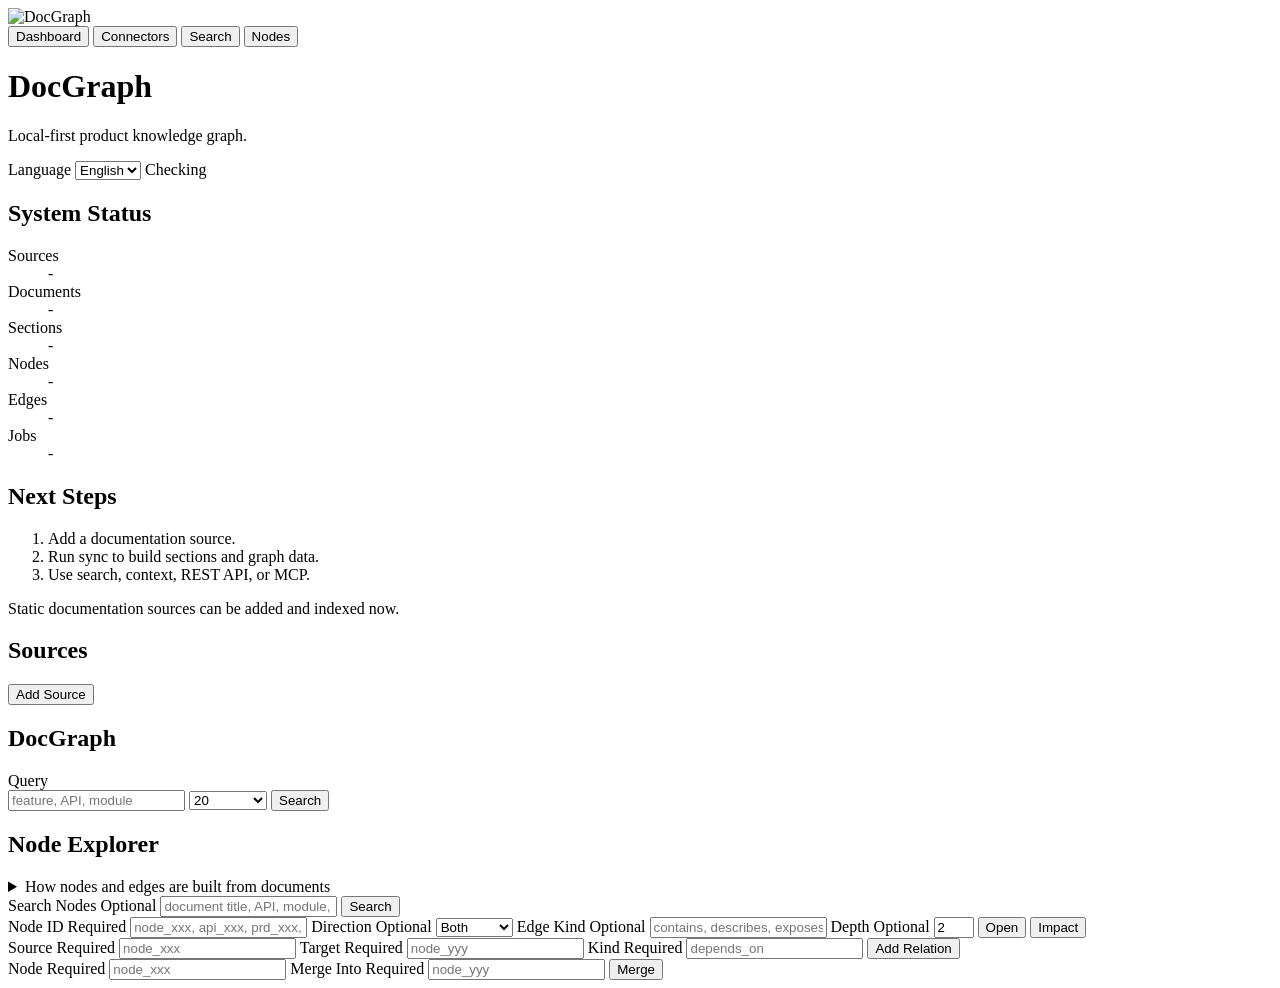
==== internal/web/static/index.html @ 4418f03c "initial commit" ====
<!doctype html>
<html lang="en">
  <head>
    <meta charset="utf-8">
    <meta name="viewport" content="width=device-width, initial-scale=1">
    <title>DocGraph</title>
    <link rel="stylesheet" href="/styles.css">
  </head>
  <body>
    <div class="app-shell">
      <aside class="sidebar" aria-label="Primary">
        <img class="brand-mark" src="/icon.png" alt="DocGraph" width="48" height="48">
        <nav class="nav">
          <button type="button" class="nav-item active" data-route="dashboard" data-i18n="nav.dashboard">Dashboard</button>
          <button type="button" class="nav-item" data-route="connectors" data-i18n="nav.connectors">Connectors</button>
          <button type="button" class="nav-item" data-route="search" data-i18n="nav.search">Search</button>
          <button type="button" class="nav-item" data-route="nodes" data-i18n="nav.nodes">Nodes</button>
        </nav>
      </aside>
      <main class="content-shell">
      <header class="topbar">
        <div>
          <h1>DocGraph</h1>
          <p data-i18n="app.subtitle">Local-first product knowledge graph.</p>
        </div>
        <div class="topbar-actions">
          <label class="language-control">
            <span data-i18n="language.label">Language</span>
            <select id="language-select" aria-label="Language">
              <option value="en">English</option>
              <option value="zh-CN">中文</option>
            </select>
          </label>
          <span id="health" class="status" data-i18n="health.checking">Checking</span>
        </div>
      </header>

      <section class="view active" data-view="dashboard">
        <div class="grid">
          <article class="panel">
          <h2 data-i18n="status.title">System Status</h2>
          <dl id="stats" class="stats">
            <div><dt data-i18n="status.sources">Sources</dt><dd>-</dd></div>
            <div><dt data-i18n="status.documents">Documents</dt><dd>-</dd></div>
            <div><dt data-i18n="status.sections">Sections</dt><dd>-</dd></div>
            <div><dt data-i18n="status.nodes">Nodes</dt><dd>-</dd></div>
            <div><dt data-i18n="status.edges">Edges</dt><dd>-</dd></div>
            <div><dt data-i18n="status.jobs">Jobs</dt><dd>-</dd></div>
          </dl>
          </article>

          <article class="panel">
          <h2 data-i18n="next.title">Next Steps</h2>
          <ol>
            <li data-i18n="next.add_source">Add a documentation source.</li>
            <li data-i18n="next.sync">Run sync to build sections and graph data.</li>
            <li data-i18n="next.use">Use search, context, REST API, or MCP.</li>
          </ol>
          <p class="muted" data-i18n="next.note">Static documentation sources can be added and indexed now.</p>
          </article>
        </div>
      </section>

      <section class="view" data-view="connectors">
        <article class="panel wide">
          <div class="section-heading">
            <h2 data-i18n="sources.title">Sources</h2>
            <button id="source-add-button" type="button" data-i18n="source.add">Add Source</button>
          </div>
          <dialog id="source-dialog" class="modal">
            <div class="modal-panel">
              <div class="modal-header">
                <h2 data-source-dialog-title data-i18n="source.add">Add Source</h2>
                <button class="secondary-button" type="button" data-close-source-dialog data-i18n="source.close">Close</button>
              </div>
              <form id="source-form" class="form">
            <input name="source_id" type="hidden">
            <label class="field" data-kinds="all">
              <span class="field-label">
                <span data-i18n="source.type">Type</span>
                <span class="field-state required" data-i18n="field.required">Required</span>
              </span>
              <select name="kind" required>
                <option value="local" data-i18n="source.kind.local">Local Markdown directory</option>
                <option value="static" data-i18n="source.kind.static">Static docs directory</option>
                <option value="html" data-i18n="source.kind.html">HTML directory</option>
                <option value="sftp" data-i18n="source.kind.sftp">SFTP remote directory</option>
                <option value="openapi" data-i18n="source.kind.openapi">OpenAPI JSON file</option>
                <option value="git" data-i18n="source.kind.git">Git repository</option>
                <option value="confluence" data-i18n="source.kind.confluence">Confluence</option>
                <option value="webdocs" data-i18n="source.kind.webdocs">Online docs center</option>
              </select>
              <small class="field-help" data-i18n="source.type.help">Choose how DocGraph should read this documentation source.</small>
            </label>
            <label class="field" data-kinds="all">
              <span class="field-label">
                <span data-i18n="source.name">Name</span>
                <span class="field-state required" data-i18n="field.required">Required</span>
              </span>
              <input name="name" required placeholder="Product docs" data-i18n-placeholder="source.name.placeholder">
            </label>
            <label class="field" data-kinds="all">
              <span class="field-label">
                <span data-i18n="source.dsn">Path / DSN</span>
                <span class="field-state required" data-i18n="field.required">Required</span>
              </span>
              <input name="dsn" required placeholder="/path/to/docs" data-i18n-placeholder="source.dsn.placeholder">
              <small class="field-help" data-source-dsn-help></small>
            </label>
            <label class="field" data-kinds="all">
              <span class="field-label">
                <span data-i18n="source.product">Product</span>
                <span class="field-state optional" data-i18n="field.optional">Optional</span>
              </span>
              <input name="product_hint" placeholder="Membership" data-i18n-placeholder="source.product.placeholder">
              <small class="field-help" data-i18n="source.product.help"></small>
            </label>
            <label class="field" data-kinds="all">
              <span class="field-label">
                <span data-i18n="source.module">Module</span>
                <span class="field-state optional" data-i18n="field.optional">Optional</span>
              </span>
              <input name="module_hint" placeholder="Benefits" data-i18n-placeholder="source.module.placeholder">
              <small class="field-help" data-i18n="source.module.help"></small>
            </label>
            <label class="field" data-kinds="git">
              <span class="field-label">
                <span data-i18n="source.branch">Branch</span>
                <span class="field-state optional" data-i18n="field.optional">Optional</span>
              </span>
              <input name="branch" placeholder="main">
            </label>
            <label class="field" data-kinds="git">
              <span class="field-label">
                <span data-i18n="source.source_path">Source Path</span>
                <span class="field-state optional" data-i18n="field.optional">Optional</span>
              </span>
              <input name="source_path" placeholder="docs">
            </label>
            <label class="field" data-kinds="git sftp">
              <span class="field-label">
                <span data-i18n="source.cache">Cache</span>
                <span class="field-state optional" data-i18n="field.optional">Optional</span>
              </span>
              <input name="cache" placeholder="/path/to/remote-clone">
            </label>
            <label class="field" data-kinds="static sftp">
              <span class="field-label">
                <span data-i18n="source.include">Include</span>
                <span class="field-state optional" data-i18n="field.optional">Optional</span>
              </span>
              <input name="include" placeholder="**/*.md,**/*.html,**/*.txt">
            </label>
            <label class="field" data-kinds="static sftp">
              <span class="field-label">
                <span data-i18n="source.exclude">Exclude</span>
                <span class="field-state optional" data-i18n="field.optional">Optional</span>
              </span>
              <input name="exclude" placeholder="**/drafts/**,**/archive/**">
            </label>
            <label class="field" data-kinds="static sftp html">
              <span class="field-label">
                <span data-i18n="source.url_prefix">URL Prefix</span>
                <span class="field-state optional" data-i18n="field.optional">Optional</span>
              </span>
              <input name="url_prefix" placeholder="https://docs.example.com">
            </label>
            <label class="field" data-kinds="sftp">
              <span class="field-label">
                <span data-i18n="source.identity_file">Identity File</span>
                <span class="field-state optional" data-i18n="field.optional">Optional</span>
              </span>
              <input name="identity_file" placeholder="~/.ssh/id_ed25519">
            </label>
            <label class="field" data-kinds="sftp">
              <span class="field-label">
                <span data-i18n="source.password">Password</span>
                <span class="field-state optional" data-i18n="field.optional">Optional</span>
              </span>
              <input name="password" type="password" autocomplete="off">
            </label>
            <label class="field" data-kinds="sftp">
              <span class="field-label">
                <span data-i18n="source.passphrase">Passphrase</span>
                <span class="field-state optional" data-i18n="field.optional">Optional</span>
              </span>
              <input name="passphrase" type="password" autocomplete="off">
            </label>
            <label class="field" data-kinds="sftp">
              <span class="field-label">
                <span data-i18n="source.known_hosts">Known Hosts</span>
                <span class="field-state optional" data-i18n="field.optional">Optional</span>
              </span>
              <input name="known_hosts" placeholder="~/.ssh/known_hosts">
            </label>
            <label class="field checkbox-field" data-kinds="sftp">
              <span class="field-label">
                <span data-i18n="source.strict_host_key">Strict Host Key</span>
                <span class="field-state optional" data-i18n="field.optional">Optional</span>
              </span>
              <input name="strict_host_key" type="checkbox">
            </label>
            <label class="field" data-kinds="confluence">
              <span class="field-label">
                <span data-i18n="source.page_id">Page ID</span>
                <span class="field-state sync-required" data-i18n="field.required_for_sync">Required for sync</span>
              </span>
              <div class="field-row">
                <input name="page_id" placeholder="123456" class="flex-input">
                <label class="inline-checkbox">
                  <input name="include_children" type="checkbox">
                  <span class="inline-checkbox-label">
                    <span data-i18n="source.include_children">Include Children</span>
                  </span>
                </label>
              </div>
              <small class="field-help" data-i18n="source.include_children.help">Also sync all descendant pages of the specified page.</small>
            </label>
            <label class="field" data-kinds="confluence">
              <span class="field-label">
                <span data-i18n="source.space_key">Space Key</span>
                <span class="field-state optional" data-i18n="field.optional">Optional</span>
              </span>
              <input name="space_key" placeholder="PROD">
            </label>
            <label class="field" data-kinds="confluence">
              <span class="field-label">
                <span data-i18n="source.token">Token</span>
                <span class="field-state optional" data-i18n="field.optional">Optional</span>
              </span>
              <input name="token" type="password" autocomplete="off" placeholder="Confluence token" data-i18n-placeholder="source.token.placeholder">
            </label>
            <label class="field" data-kinds="webdocs">
              <span class="field-label">
                <span data-i18n="source.max_pages">Max Pages</span>
                <span class="field-state optional" data-i18n="field.optional">Optional</span>
              </span>
              <input name="max_pages" type="number" min="1" placeholder="unlimited" data-i18n-placeholder="source.max_pages.placeholder">
              <small class="field-help" data-i18n="source.max_pages.help">Blank means unlimited. Set a cap only when you want to control sync size.</small>
            </label>
            <label class="field" data-kinds="webdocs">
              <span class="field-label">
                <span data-i18n="source.max_depth">Max Depth</span>
                <span class="field-state optional" data-i18n="field.optional">Optional</span>
              </span>
              <input name="max_depth" type="number" min="1" placeholder="unlimited" data-i18n-placeholder="source.max_depth.placeholder">
              <small class="field-help" data-i18n="source.max_depth.help">Blank means unlimited descendant depth.</small>
            </label>
            <label class="field" data-kinds="webdocs">
              <span class="field-label">
                <span data-i18n="source.bearer_token">Bearer Token</span>
                <span class="field-state optional" data-i18n="field.optional">Optional</span>
              </span>
              <input name="bearer_token" type="password" autocomplete="off" placeholder="eyJ...">
            </label>
            <label class="field" data-kinds="confluence webdocs">
              <span class="field-label">
                <span data-i18n="source.cookie">Cookie</span>
                <span class="field-state optional" data-i18n="field.optional">Optional</span>
              </span>
              <input name="cookie" type="password" autocomplete="off" placeholder="SESSION=...; token=...">
            </label>
            <label class="field" data-kinds="webdocs">
              <span class="field-label">
                <span data-i18n="source.headers_json">Headers JSON</span>
                <span class="field-state optional" data-i18n="field.optional">Optional</span>
              </span>
              <input name="headers_json" placeholder='{"X-Auth":"..."}'>
              <small class="field-help" data-i18n="source.headers_json.help">Extra request headers sent while crawling.</small>
            </label>
            <label class="field" data-kinds="webdocs">
              <span class="field-label">
                <span data-i18n="source.is_spa">Single-Page App</span>
                <span class="field-state optional" data-i18n="field.optional">Optional</span>
              </span>
              <label class="inline-checkbox">
                <input name="is_spa" type="checkbox">
                <span class="inline-checkbox-label">
                  <span data-i18n="source.is_spa.label">Enable JS rendering</span>
                </span>
              </label>
              <small class="field-help" data-i18n="source.is_spa.help">Enable for sites that require JavaScript to render content (e.g. Vue, React apps). Auto-detected when possible.</small>
            </label>
                <button type="submit" data-source-submit-label data-i18n="source.add">Add Source</button>
              </form>
            </div>
          </dialog>
          <div id="sources" class="list"></div>
        </article>
      </section>

      <section class="view" data-view="search">
        <div class="search-page">
          <div class="search-hero">
            <h2 class="search-wordmark">DocGraph</h2>
            <form id="search-form" class="search-form">
              <label class="sr-only" for="search-query" data-i18n="search.query">Query</label>
              <div class="search-box">
                <span class="search-icon" aria-hidden="true"></span>
                <input id="search-query" name="query" required autocomplete="off" placeholder="feature, API, module" data-i18n-placeholder="search.placeholder">
                <select id="search-limit" name="limit" aria-label="Results per page" data-i18n-title="search.limit_label" title="Results per page">
                  <option value="10">10</option>
                  <option value="20" selected>20</option>
                  <option value="30">30</option>
                  <option value="50">50</option>
                  <option value="200" data-i18n="search.limit_unlimited">Unlimited</option>
                </select>
                <button type="submit" data-i18n="search.submit">Search</button>
              </div>
            </form>
          </div>
          <div id="search-summary" class="search-summary"></div>
          <div id="results" class="search-results"></div>
        </div>
      </section>

      <section class="view" data-view="nodes">
        <article class="panel wide">
          <h2 data-i18n="node.title">Node Explorer</h2>
          <details class="node-help-panel">
            <summary data-i18n="node.help.title">How nodes and edges are built from documents</summary>
            <div class="node-help-content" data-i18n-html="node.help.content"></div>
          </details>
          <form id="node-search-form" class="form node-search-form">
            <label class="field">
              <span class="field-label">
                <span data-i18n="node.search">Search Nodes</span>
                <span class="field-state optional" data-i18n="field.optional">Optional</span>
              </span>
              <input name="query" placeholder="document title, API, module, node id" data-i18n-placeholder="node.search.placeholder">
            </label>
            <button type="submit" data-i18n="node.search.submit">Search</button>
          </form>
          <div id="node-search-results" class="list node-search-results"></div>
          <form id="node-form" class="form inline-form">
            <label class="field">
              <span class="field-label">
                <span data-i18n="node.id">Node ID</span>
                <span class="field-state required" data-i18n="field.required">Required</span>
              </span>
              <input name="id" required placeholder="node_xxx, api_xxx, prd_xxx, mod_xxx">
            </label>
            <label class="field">
              <span class="field-label">
                <span data-i18n="node.direction">Direction</span>
                <span class="field-state optional" data-i18n="field.optional">Optional</span>
              </span>
              <select name="direction">
                <option value="both" data-i18n="node.direction.both">Both</option>
                <option value="out" data-i18n="node.direction.out">Outgoing</option>
                <option value="in" data-i18n="node.direction.in">Incoming</option>
              </select>
            </label>
            <label class="field">
              <span class="field-label">
                <span data-i18n="node.edge_kind">Edge Kind</span>
                <span class="field-state optional" data-i18n="field.optional">Optional</span>
              </span>
              <input name="kind" placeholder="contains, describes, exposes_api">
            </label>
            <label class="field">
              <span class="field-label">
                <span data-i18n="node.depth">Depth</span>
                <span class="field-state optional" data-i18n="field.optional">Optional</span>
              </span>
              <input name="max_depth" type="number" min="1" max="5" value="2">
            </label>
            <button type="submit" data-i18n="node.open">Open</button>
            <button id="impact-button" type="button" data-i18n="node.impact">Impact</button>
          </form>
          <div class="curation-grid">
            <form id="manual-relation-form" class="form compact-form">
              <label class="field">
                <span class="field-label">
                  <span data-i18n="relation.source">Source</span>
                  <span class="field-state required" data-i18n="field.required">Required</span>
                </span>
                <input name="src_id" placeholder="node_xxx">
              </label>
              <label class="field">
                <span class="field-label">
                  <span data-i18n="relation.target">Target</span>
                  <span class="field-state required" data-i18n="field.required">Required</span>
                </span>
                <input name="dst_id" placeholder="node_yyy">
              </label>
              <label class="field">
                <span class="field-label">
                  <span data-i18n="relation.kind">Kind</span>
                  <span class="field-state required" data-i18n="field.required">Required</span>
                </span>
                <input name="kind" placeholder="depends_on">
              </label>
              <button type="submit" data-i18n="relation.add">Add Relation</button>
            </form>
            <form id="merge-node-form" class="form compact-form">
              <label class="field">
                <span class="field-label">
                  <span data-i18n="merge.node">Node</span>
                  <span class="field-state required" data-i18n="field.required">Required</span>
                </span>
                <input name="target_id" placeholder="node_xxx">
              </label>
              <label class="field">
                <span class="field-label">
                  <span data-i18n="merge.into">Merge Into</span>
                  <span class="field-state required" data-i18n="field.required">Required</span>
                </span>
                <input name="merged_into" placeholder="node_yyy">
              </label>
              <button type="submit" data-i18n="merge.submit">Merge</button>
            </form>
          </div>
          <div id="node-detail" class="list"></div>
          <div id="related" class="list"></div>
          <div id="impact" class="list"></div>
        </article>
      </section>
      </main>
    </div>
    <script src="/main.js"></script>
  </body>
</html>
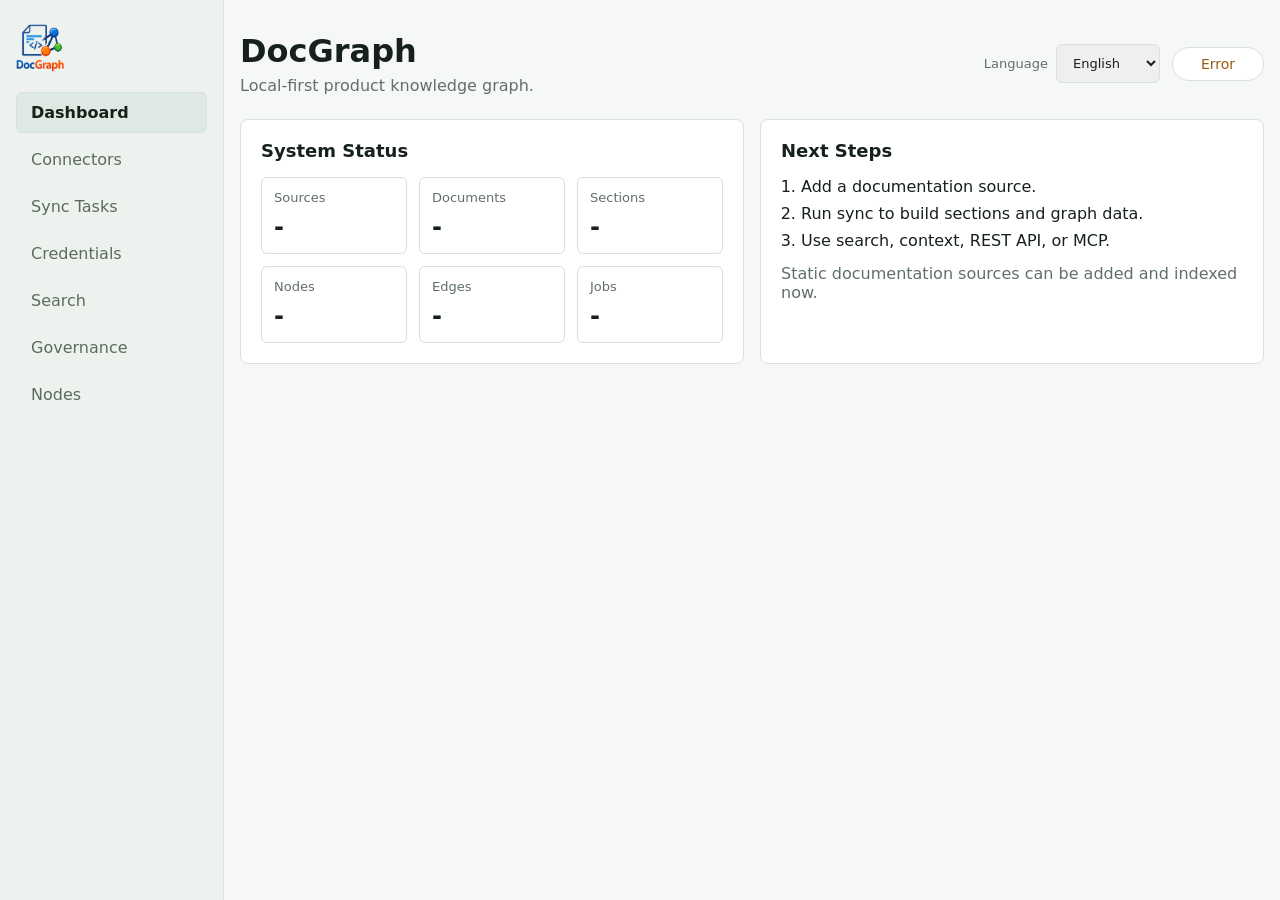
==== commit 2b0d95ff: "feat: improve DocGraph auth sync search and MCP Add token-protected web and MCP flows, credential ma" ====
--- a/internal/web/static/index.html
+++ b/internal/web/static/index.html
@@ -4,16 +4,35 @@
     <meta charset="utf-8">
     <meta name="viewport" content="width=device-width, initial-scale=1">
     <title>DocGraph</title>
-    <link rel="stylesheet" href="/styles.css">
+    <link rel="stylesheet" href="styles.css">
   </head>
   <body>
+    <section id="auth-gate" class="auth-gate" hidden>
+      <form id="auth-form" class="auth-panel">
+        <img class="auth-mark" src="icon.png" alt="DocGraph" width="48" height="48">
+        <h1 data-i18n="auth.title">DocGraph Login</h1>
+        <p data-i18n="auth.description">Enter the server access token to continue.</p>
+        <label class="field">
+          <span class="field-label">
+            <span data-i18n="auth.token">Access Token</span>
+            <span class="field-state required" data-i18n="field.required">Required</span>
+          </span>
+          <input id="auth-token" name="token" type="password" autocomplete="current-password" required data-i18n-placeholder="auth.token.placeholder" placeholder="X-DocGraph-Token">
+        </label>
+        <p id="auth-message" class="auth-message" role="status"></p>
+        <button type="submit" data-i18n="auth.continue">Continue</button>
+      </form>
+    </section>
     <div class="app-shell">
       <aside class="sidebar" aria-label="Primary">
-        <img class="brand-mark" src="/icon.png" alt="DocGraph" width="48" height="48">
+        <img class="brand-mark" src="icon.png" alt="DocGraph" width="48" height="48">
         <nav class="nav">
           <button type="button" class="nav-item active" data-route="dashboard" data-i18n="nav.dashboard">Dashboard</button>
           <button type="button" class="nav-item" data-route="connectors" data-i18n="nav.connectors">Connectors</button>
+          <button type="button" class="nav-item" data-route="sync-tasks" data-i18n="nav.sync_tasks">Sync Tasks</button>
+          <button type="button" class="nav-item" data-route="credentials" data-i18n="nav.credentials">Credentials</button>
           <button type="button" class="nav-item" data-route="search" data-i18n="nav.search">Search</button>
+          <button type="button" class="nav-item" data-route="governance" data-i18n="nav.governance">Governance</button>
           <button type="button" class="nav-item" data-route="nodes" data-i18n="nav.nodes">Nodes</button>
         </nav>
       </aside>
@@ -32,6 +51,7 @@
             </select>
           </label>
           <span id="health" class="status" data-i18n="health.checking">Checking</span>
+          <button id="logout-button" class="secondary-button auth-logout" type="button" data-i18n="auth.logout" hidden>Logout</button>
         </div>
       </header>
 
@@ -123,6 +143,20 @@
               <input name="module_hint" placeholder="Benefits" data-i18n-placeholder="source.module.placeholder">
               <small class="field-help" data-i18n="source.module.help"></small>
             </label>
+            <label class="field" data-kinds="all">
+              <span class="field-label">
+                <span data-i18n="source.schedule">Schedule</span>
+                <span class="field-state optional" data-i18n="field.optional">Optional</span>
+              </span>
+              <select name="sync_schedule">
+                <option value="" data-i18n="source.schedule.manual">Manual</option>
+                <option value="hourly" data-i18n="source.schedule.hourly">Hourly</option>
+                <option value="daily" data-i18n="source.schedule.daily">Daily</option>
+                <option value="weekly" data-i18n="source.schedule.weekly">Weekly</option>
+                <option value="every 6h" data-i18n="source.schedule.every_6h">Every 6h</option>
+              </select>
+              <small class="field-help" data-i18n="source.schedule.help">Manual sources sync only when you click Sync.</small>
+            </label>
             <label class="field" data-kinds="git">
               <span class="field-label">
                 <span data-i18n="source.branch">Branch</span>
@@ -253,6 +287,16 @@
               </span>
               <input name="bearer_token" type="password" autocomplete="off" placeholder="eyJ...">
             </label>
+            <label class="field" data-kinds="confluence">
+              <span class="field-label">
+                <span data-i18n="source.cookie_credential">Unified Cookie</span>
+                <span class="field-state optional" data-i18n="field.optional">Optional</span>
+              </span>
+              <select name="cookie_credential_id">
+                <option value="" data-i18n="source.cookie_credential.none">Do not use a unified cookie</option>
+              </select>
+              <small class="field-help" data-i18n="source.cookie_credential.help">Use a centrally managed Confluence cookie for this source.</small>
+            </label>
             <label class="field" data-kinds="confluence webdocs">
               <span class="field-label">
                 <span data-i18n="source.cookie">Cookie</span>
@@ -286,6 +330,157 @@
             </div>
           </dialog>
           <div id="sources" class="list"></div>
+        </article>
+      </section>
+
+      <section class="view" data-view="sync-tasks">
+        <div id="sync-task-tabs" class="tab-bar" role="tablist" aria-label="Sync tasks">
+          <button type="button" class="tab-button active" data-sync-tab="history" role="tab" aria-selected="true" data-i18n="sync.tab.history">History</button>
+          <button type="button" class="tab-button" data-sync-tab="schedules" role="tab" aria-selected="false" data-i18n="sync.tab.schedules">Schedules</button>
+        </div>
+        <div class="sync-tab-panels">
+          <article class="panel wide sync-tab-panel active" data-sync-tab-panel="history">
+            <div class="section-heading">
+              <h2 data-i18n="sync.history.title">Sync History</h2>
+              <button id="sync-history-refresh" type="button" data-i18n="sync.refresh">Refresh</button>
+            </div>
+            <form id="sync-task-filters" class="form sync-filter-form">
+              <label class="field">
+                <span class="field-label">
+                  <span data-i18n="sync.source">Source</span>
+                  <span class="field-state optional" data-i18n="field.optional">Optional</span>
+                </span>
+                <select id="sync-source-filter" name="source_id">
+                  <option value="" data-i18n="sync.source.all">All sources</option>
+                </select>
+              </label>
+              <label class="field">
+                <span class="field-label">
+                  <span data-i18n="sync.status">Status</span>
+                  <span class="field-state optional" data-i18n="field.optional">Optional</span>
+                </span>
+                <select name="status">
+                  <option value="" data-i18n="sync.status.all">All statuses</option>
+                  <option value="queued" data-i18n="sync.status.queued">Queued</option>
+                  <option value="running" data-i18n="sync.status.running">Running</option>
+                  <option value="completed" data-i18n="sync.status.completed">Completed</option>
+                  <option value="failed" data-i18n="sync.status.failed">Failed</option>
+                </select>
+              </label>
+              <label class="field">
+                <span class="field-label">
+                  <span data-i18n="sync.page_size">Page Size</span>
+                  <span class="field-state optional" data-i18n="field.optional">Optional</span>
+                </span>
+                <select name="limit">
+                  <option value="10">10</option>
+                  <option value="20" selected>20</option>
+                  <option value="50">50</option>
+                </select>
+              </label>
+              <button type="submit" data-i18n="sync.apply_filters">Apply</button>
+            </form>
+            <div id="sync-job-history" class="job-list"></div>
+            <div id="sync-job-pagination" class="artifact-pagination"></div>
+          </article>
+
+          <article class="panel wide sync-tab-panel" data-sync-tab-panel="schedules">
+            <div class="section-heading">
+              <h2 data-i18n="sync.schedules.title">Scheduled Syncs</h2>
+              <button id="sync-schedule-add-button" type="button" data-i18n="sync.schedule.add">Add Schedule</button>
+            </div>
+            <dialog id="sync-schedule-dialog" class="modal">
+              <div class="modal-panel">
+                <div class="modal-header">
+                  <h2 data-sync-schedule-dialog-title data-i18n="sync.schedule.add">Add Schedule</h2>
+                  <button class="secondary-button" type="button" data-close-sync-schedule-dialog data-i18n="source.close">Close</button>
+                </div>
+                <form id="sync-schedule-form" class="form">
+                  <label class="field">
+                    <span class="field-label">
+                      <span data-i18n="sync.source">Source</span>
+                      <span class="field-state required" data-i18n="field.required">Required</span>
+                    </span>
+                    <select name="source_id" required></select>
+                  </label>
+                  <label class="field">
+                    <span class="field-label">
+                      <span data-i18n="source.schedule">Schedule</span>
+                      <span class="field-state required" data-i18n="field.required">Required</span>
+                    </span>
+                    <select name="sync_schedule" required>
+                      <option value="hourly" data-i18n="source.schedule.hourly">Hourly</option>
+                      <option value="daily" data-i18n="source.schedule.daily">Daily</option>
+                      <option value="weekly" data-i18n="source.schedule.weekly">Weekly</option>
+                      <option value="every 6h" data-i18n="source.schedule.every_6h">Every 6h</option>
+                    </select>
+                  </label>
+                  <label class="field">
+                    <span class="field-label">
+                      <span data-i18n="source.cookie_credential">Unified Cookie</span>
+                      <span class="field-state optional" data-i18n="field.optional">Optional</span>
+                    </span>
+                    <select name="cookie_credential_id">
+                      <option value="" data-i18n="source.cookie_credential.none">Do not use a unified cookie</option>
+                    </select>
+                  </label>
+                  <button type="submit" data-sync-schedule-submit-label data-i18n="sync.schedule.save">Save Schedule</button>
+                </form>
+              </div>
+            </dialog>
+            <div id="sync-schedules" class="list"></div>
+          </article>
+        </div>
+      </section>
+
+      <section class="view" data-view="credentials">
+        <article class="panel wide">
+          <div class="section-heading">
+            <h2 data-i18n="credentials.title">Confluence Cookie Credentials</h2>
+            <button id="credential-add-button" type="button" data-i18n="credentials.add">Add Cookie</button>
+          </div>
+          <dialog id="credential-dialog" class="modal">
+            <div class="modal-panel">
+              <div class="modal-header">
+                <h2 data-credential-dialog-title data-i18n="credentials.add">Add Cookie</h2>
+                <button class="secondary-button" type="button" data-close-credential-dialog data-i18n="source.close">Close</button>
+              </div>
+              <form id="credential-form" class="form">
+                <input name="credential_id" type="hidden">
+                <label class="field">
+                  <span class="field-label">
+                    <span data-i18n="credentials.name">Name</span>
+                    <span class="field-state required" data-i18n="field.required">Required</span>
+                  </span>
+                  <input name="name" required placeholder="Company Wiki" data-i18n-placeholder="credentials.name.placeholder">
+                </label>
+                <label class="field">
+                  <span class="field-label">
+                    <span data-i18n="credentials.base_url">Base URL</span>
+                    <span class="field-state required" data-i18n="field.required">Required</span>
+                  </span>
+                  <input name="base_url" required placeholder="https://confluence.example/wiki">
+                </label>
+                <label class="field">
+                  <span class="field-label">
+                    <span data-i18n="credentials.cookie">Cookie</span>
+                    <span class="field-state required" data-i18n="field.required">Required</span>
+                  </span>
+                  <textarea name="cookie" rows="4" autocomplete="off" placeholder="SESSION=...; token=..."></textarea>
+                  <small class="field-help" data-i18n="credentials.cookie.help">Leave blank while editing to keep the existing cookie.</small>
+                </label>
+                <label class="field">
+                  <span class="field-label">
+                    <span data-i18n="credentials.notes">Notes</span>
+                    <span class="field-state optional" data-i18n="field.optional">Optional</span>
+                  </span>
+                  <input name="notes" placeholder="Zero Trust browser session">
+                </label>
+                <button type="submit" data-credential-submit-label data-i18n="credentials.add">Add Cookie</button>
+              </form>
+            </div>
+          </dialog>
+          <div id="credentials" class="list"></div>
         </article>
       </section>
 
@@ -314,6 +509,39 @@
         </div>
       </section>
 
+      <section class="view" data-view="governance">
+        <article class="panel wide">
+          <div class="section-heading">
+            <h2 data-i18n="governance.title">Knowledge Relation Approval</h2>
+            <button id="relation-proposals-refresh" type="button" data-i18n="governance.refresh">Refresh</button>
+          </div>
+          <form id="relation-proposal-filters" class="form inline-form">
+            <label class="field">
+              <span class="field-label">
+                <span data-i18n="governance.status">Status</span>
+                <span class="field-state optional" data-i18n="field.optional">Optional</span>
+              </span>
+              <select name="status">
+                <option value="pending" data-i18n="governance.status.pending">Pending</option>
+                <option value="all" data-i18n="governance.status.all">All</option>
+                <option value="approved" data-i18n="governance.status.approved">Approved</option>
+                <option value="rejected" data-i18n="governance.status.rejected">Rejected</option>
+                <option value="cancelled" data-i18n="governance.status.cancelled">Cancelled</option>
+              </select>
+            </label>
+            <label class="field">
+              <span class="field-label">
+                <span data-i18n="governance.document">Document</span>
+                <span class="field-state optional" data-i18n="field.optional">Optional</span>
+              </span>
+              <input name="document_id" placeholder="doc_xxx">
+            </label>
+            <button type="submit" data-i18n="governance.apply">Apply</button>
+          </form>
+          <div id="relation-proposals" class="list relation-proposals"></div>
+        </article>
+      </section>
+
       <section class="view" data-view="nodes">
         <article class="panel wide">
           <h2 data-i18n="node.title">Node Explorer</h2>
@@ -418,6 +646,6 @@
       </section>
       </main>
     </div>
-    <script src="/main.js"></script>
+    <script src="main.js"></script>
   </body>
 </html>
--- a/internal/web/static/styles.css
+++ b/internal/web/static/styles.css
@@ -0,0 +1,1194 @@
+:root {
+  color-scheme: light;
+  --bg: #f6f8f7;
+  --text: #17211b;
+  --muted: #617067;
+  --panel: #ffffff;
+  --line: #d9e1dc;
+  --accent: #1f7a4d;
+  --warn: #9a5b13;
+  --nav: #eef2ef;
+  --nav-muted: #5a6b5f;
+}
+
+* {
+  box-sizing: border-box;
+}
+
+body {
+  margin: 0;
+  background: var(--bg);
+  color: var(--text);
+  font-family: Inter, ui-sans-serif, system-ui, -apple-system, BlinkMacSystemFont, "Segoe UI", sans-serif;
+}
+
+.auth-gate {
+  min-height: 100vh;
+  display: grid;
+  place-items: center;
+  padding: 24px;
+}
+
+.auth-gate[hidden] {
+  display: none;
+}
+
+.auth-panel {
+  width: min(420px, 100%);
+  display: grid;
+  gap: 14px;
+  border: 1px solid var(--line);
+  border-radius: 8px;
+  padding: 24px;
+  background: var(--panel);
+}
+
+.auth-mark {
+  width: 48px;
+  height: 48px;
+}
+
+.auth-panel h1 {
+  font-size: 26px;
+}
+
+.auth-panel p {
+  color: var(--muted);
+  line-height: 1.45;
+}
+
+.auth-message {
+  min-height: 20px;
+  color: var(--warn);
+  font-size: 13px;
+}
+
+.auth-locked {
+  display: none;
+}
+
+.auth-logout {
+  padding: 8px 12px;
+}
+
+.app-shell {
+  display: grid;
+  grid-template-columns: 224px minmax(0, 1fr);
+  min-height: 100vh;
+}
+
+.sidebar {
+  position: sticky;
+  top: 0;
+  height: 100vh;
+  padding: 24px 16px;
+  background: var(--nav);
+  color: var(--text);
+  border-right: 1px solid var(--line);
+}
+
+.brand-mark {
+  display: block;
+  width: 48px;
+  height: 48px;
+  margin-bottom: 20px;
+}
+
+.nav {
+  display: grid;
+  gap: 6px;
+}
+
+.nav-item {
+  width: 100%;
+  justify-self: stretch;
+  border-color: transparent;
+  background: transparent;
+  color: var(--nav-muted);
+  text-align: left;
+}
+
+.nav-item.active,
+.nav-item:hover {
+  border-color: var(--line);
+  background: rgba(31, 122, 77, 0.08);
+  color: var(--text);
+  font-weight: 600;
+}
+
+.content-shell {
+  width: min(1120px, calc(100% - 32px));
+  margin: 0 auto;
+  padding: 32px 0;
+}
+
+.topbar {
+  display: flex;
+  align-items: center;
+  justify-content: space-between;
+  gap: 24px;
+  margin-bottom: 24px;
+}
+
+.topbar-actions {
+  display: flex;
+  align-items: center;
+  gap: 12px;
+}
+
+.language-control {
+  display: grid;
+  grid-template-columns: auto minmax(104px, 1fr);
+  align-items: center;
+  gap: 8px;
+  color: var(--muted);
+  font-size: 13px;
+}
+
+h1,
+h2,
+p {
+  margin: 0;
+}
+
+h1 {
+  font-size: 32px;
+  font-weight: 680;
+}
+
+h2 {
+  font-size: 18px;
+  margin-bottom: 16px;
+}
+
+.topbar p,
+.muted {
+  color: var(--muted);
+  margin-top: 6px;
+}
+
+.status {
+  border: 1px solid var(--line);
+  background: var(--panel);
+  border-radius: 999px;
+  min-width: 92px;
+  padding: 8px 12px;
+  text-align: center;
+  font-size: 14px;
+}
+
+.status.ok {
+  color: var(--accent);
+}
+
+.status.warn {
+  color: var(--warn);
+}
+
+.grid {
+  display: grid;
+  grid-template-columns: repeat(2, minmax(0, 1fr));
+  gap: 16px;
+  margin-bottom: 16px;
+}
+
+.view {
+  display: none;
+}
+
+.view.active {
+  display: block;
+}
+
+.sr-only {
+  position: absolute;
+  width: 1px;
+  height: 1px;
+  padding: 0;
+  margin: -1px;
+  overflow: hidden;
+  clip: rect(0, 0, 0, 0);
+  white-space: nowrap;
+  border: 0;
+}
+
+.wide {
+  grid-column: 1 / -1;
+}
+
+.panel {
+  background: var(--panel);
+  border: 1px solid var(--line);
+  border-radius: 8px;
+  padding: 20px;
+}
+
+.section-heading {
+  display: flex;
+  align-items: center;
+  justify-content: space-between;
+  gap: 12px;
+  margin-bottom: 16px;
+}
+
+.section-heading h2 {
+  margin: 0;
+}
+
+.tab-bar {
+  display: flex;
+  flex-wrap: wrap;
+  gap: 8px;
+  margin-bottom: 14px;
+  border-bottom: 1px solid var(--line);
+}
+
+.tab-button {
+  border-color: transparent;
+  border-radius: 6px 6px 0 0;
+  background: transparent;
+  color: var(--muted);
+}
+
+.tab-button.active,
+.tab-button:hover {
+  border-color: var(--line);
+  border-bottom-color: var(--panel);
+  background: var(--panel);
+  color: var(--text);
+  font-weight: 600;
+}
+
+.sync-tab-panel {
+  display: none;
+}
+
+.sync-tab-panel.active {
+  display: block;
+}
+
+.stats {
+  display: grid;
+  grid-template-columns: repeat(3, minmax(0, 1fr));
+  gap: 12px;
+  margin: 0;
+}
+
+.stats div {
+  border: 1px solid var(--line);
+  border-radius: 6px;
+  padding: 12px;
+}
+
+dt {
+  color: var(--muted);
+  font-size: 13px;
+}
+
+dd {
+  margin: 8px 0 0;
+  font-size: 24px;
+  font-weight: 650;
+}
+
+ol {
+  margin: 0 0 14px 20px;
+  padding: 0;
+}
+
+li {
+  margin: 8px 0;
+}
+
+.api-list,
+.list {
+  display: flex;
+  flex-direction: column;
+  gap: 10px;
+}
+
+code {
+  display: inline-block;
+  border: 1px solid var(--line);
+  border-radius: 6px;
+  padding: 8px 10px;
+  background: #fafdfe;
+}
+
+.form {
+  display: grid;
+  gap: 12px;
+}
+
+.inline-form {
+  grid-template-columns: minmax(220px, 1fr) 140px minmax(160px, 220px) 90px auto auto;
+  align-items: end;
+  margin-bottom: 12px;
+}
+
+.sync-filter-form {
+  grid-template-columns: minmax(180px, 1.2fr) minmax(150px, 0.8fr) minmax(120px, 0.6fr) auto;
+  align-items: end;
+  margin-bottom: 14px;
+}
+
+.curation-grid {
+  display: grid;
+  grid-template-columns: 1fr 1fr;
+  gap: 12px;
+  margin-bottom: 12px;
+}
+
+.compact-form {
+  grid-template-columns: minmax(140px, 1fr) minmax(140px, 1fr) minmax(120px, 160px) auto;
+  align-items: end;
+  border: 1px solid var(--line);
+  border-radius: 6px;
+  padding: 12px;
+}
+
+#merge-node-form {
+  grid-template-columns: minmax(140px, 1fr) minmax(140px, 1fr) auto;
+}
+
+label {
+  display: grid;
+  gap: 6px;
+  color: var(--muted);
+  font-size: 13px;
+}
+
+.field[hidden] {
+  display: none;
+}
+
+.field-label {
+  display: flex;
+  align-items: center;
+  justify-content: space-between;
+  gap: 8px;
+}
+
+.field-state {
+  border: 1px solid var(--line);
+  border-radius: 999px;
+  padding: 2px 7px;
+  white-space: nowrap;
+  font-size: 11px;
+  line-height: 1.4;
+}
+
+.field-state.required,
+.field-state.sync-required {
+  border-color: #b89142;
+  color: #7a4f00;
+  background: #fff8e8;
+}
+
+.field-state.optional {
+  color: var(--muted);
+  background: #fafdfe;
+}
+
+.field-row {
+  display: flex;
+  align-items: center;
+  gap: 14px;
+}
+
+.flex-input {
+  flex: 1;
+  min-width: 0;
+}
+
+.inline-checkbox {
+  display: flex;
+  align-items: center;
+  gap: 6px;
+  white-space: nowrap;
+  cursor: pointer;
+  font-size: 13px;
+  color: var(--text);
+}
+
+.inline-checkbox input {
+  width: 16px;
+  height: 16px;
+  margin: 0;
+  cursor: pointer;
+}
+
+.inline-checkbox-label {
+  user-select: none;
+}
+
+.field-help {
+  color: var(--muted);
+  line-height: 1.35;
+}
+
+.node-help-panel {
+  margin-bottom: 1em;
+  padding: 0.6em 0.8em;
+  background: #f7faf8;
+  border: 1px solid var(--line);
+  border-radius: 6px;
+}
+
+.node-help-panel summary {
+  cursor: pointer;
+  font-weight: 600;
+  user-select: none;
+}
+
+.node-help-content {
+  margin-top: 0.5em;
+  font-size: 0.9em;
+  line-height: 1.5;
+}
+
+.node-help-content dl {
+  margin: 0.5em 0;
+}
+
+.node-help-content dt {
+  margin-top: 0.5em;
+  font-weight: 600;
+}
+
+.node-help-content dd {
+  margin-left: 1em;
+  margin-bottom: 0.3em;
+}
+
+.node-help-content p {
+  margin: 0.4em 0;
+}
+
+.node-help-content code {
+  background: #eef4f1;
+  padding: 0.1em 0.3em;
+  border-radius: 3px;
+  font-size: 0.95em;
+}
+
+.checkbox-field {
+  align-content: end;
+}
+
+.checkbox-field input {
+  width: 18px;
+  height: 18px;
+}
+
+input,
+select,
+textarea {
+  width: 100%;
+  border: 1px solid var(--line);
+  border-radius: 6px;
+  padding: 10px 12px;
+  color: var(--text);
+  font: inherit;
+}
+
+textarea {
+  resize: vertical;
+}
+
+.warn-text {
+  color: #9a3412;
+}
+
+button {
+  justify-self: start;
+  border: 1px solid #1d6a45;
+  border-radius: 6px;
+  background: var(--accent);
+  color: white;
+  padding: 10px 14px;
+  font: inherit;
+  cursor: pointer;
+}
+
+button:disabled {
+  border-color: var(--line);
+  background: #edf2ef;
+  color: var(--muted);
+  cursor: not-allowed;
+}
+
+.secondary-button {
+  border-color: var(--line);
+  background: white;
+  color: var(--text);
+}
+
+.modal {
+  width: min(760px, calc(100vw - 32px));
+  max-height: min(86vh, 840px);
+  border: 1px solid var(--line);
+  border-radius: 8px;
+  padding: 0;
+  color: var(--text);
+}
+
+.modal::backdrop {
+  background: rgba(16, 35, 27, 0.38);
+}
+
+.modal-panel {
+  display: grid;
+  gap: 16px;
+  max-height: inherit;
+  padding: 20px;
+  overflow: auto;
+  background: var(--panel);
+}
+
+.modal-header {
+  position: sticky;
+  top: -20px;
+  z-index: 1;
+  display: flex;
+  align-items: center;
+  justify-content: space-between;
+  gap: 12px;
+  padding-bottom: 12px;
+  background: var(--panel);
+  border-bottom: 1px solid var(--line);
+}
+
+.modal-header h2 {
+  margin: 0;
+}
+
+.item {
+  border: 1px solid var(--line);
+  border-radius: 6px;
+  padding: 12px;
+}
+
+.item strong {
+  display: block;
+  margin-bottom: 6px;
+}
+
+.item small {
+  color: var(--muted);
+  overflow-wrap: anywhere;
+}
+
+.source-meta {
+  display: flex;
+  flex-wrap: wrap;
+  gap: 8px 12px;
+  margin-top: 8px;
+  color: var(--muted);
+  font-size: 13px;
+}
+
+.source-state.warn {
+  color: var(--warn);
+  font-weight: 600;
+}
+
+.source-actions {
+  display: flex;
+  flex-wrap: wrap;
+  gap: 8px;
+  margin-top: 10px;
+}
+
+.job-list {
+  display: grid;
+  gap: 8px;
+}
+
+.job-row {
+  display: grid;
+  gap: 8px;
+  border-top: 1px solid var(--line);
+  padding-top: 10px;
+}
+
+.job-main {
+  display: flex;
+  align-items: baseline;
+  justify-content: space-between;
+  gap: 12px;
+}
+
+.job-main strong {
+  margin: 0;
+}
+
+.job-meta {
+  display: flex;
+  flex-wrap: wrap;
+  gap: 8px;
+}
+
+.job-meta span {
+  border: 1px solid var(--line);
+  border-radius: 999px;
+  padding: 3px 8px;
+  color: var(--muted);
+  font-size: 12px;
+}
+
+.job-error {
+  color: var(--warn);
+  overflow-wrap: anywhere;
+  line-height: 1.45;
+}
+
+.job-broken-links {
+  color: var(--muted);
+}
+
+.job-broken-links small {
+  display: block;
+  margin-top: 4px;
+}
+
+.job-row button {
+  padding: 6px 10px;
+  font-size: 13px;
+}
+
+.item-actions {
+  display: flex;
+  flex-wrap: wrap;
+  gap: 8px;
+  margin-top: 10px;
+}
+
+.item-actions button {
+  padding: 6px 10px;
+  font-size: 13px;
+}
+
+.search-page {
+  width: min(840px, 100%);
+  margin: 0 auto;
+  padding: 44px 0 24px;
+}
+
+.search-hero {
+  display: grid;
+  justify-items: center;
+  gap: 22px;
+  margin-bottom: 28px;
+}
+
+.search-wordmark {
+  margin: 0;
+  color: #24483a;
+  font-size: 48px;
+  line-height: 1.05;
+  font-weight: 720;
+}
+
+.search-form {
+  width: min(720px, 100%);
+}
+
+.search-box {
+  display: grid;
+  grid-template-columns: 24px minmax(0, 1fr) auto auto;
+  align-items: center;
+  gap: 10px;
+  min-height: 56px;
+  padding: 6px 8px 6px 18px;
+  border: 1px solid #dfe5e2;
+  border-radius: 999px;
+  background: #fff;
+  box-shadow: 0 6px 22px rgba(16, 35, 27, 0.08);
+}
+
+.search-box:focus-within {
+  border-color: #b9c8c0;
+  box-shadow: 0 8px 28px rgba(16, 35, 27, 0.13);
+}
+
+.search-icon {
+  position: relative;
+  width: 18px;
+  height: 18px;
+  border: 2px solid #7c8d84;
+  border-radius: 999px;
+}
+
+.search-icon::after {
+  content: "";
+  position: absolute;
+  width: 8px;
+  height: 2px;
+  right: -6px;
+  bottom: -3px;
+  border-radius: 999px;
+  background: #7c8d84;
+  transform: rotate(45deg);
+}
+
+.search-box input {
+  border: 0;
+  padding: 12px 4px;
+  outline: 0;
+  font-size: 16px;
+}
+
+.search-box button {
+  border-radius: 999px;
+  padding: 10px 18px;
+}
+
+.search-box select {
+  border: 0;
+  padding: 10px 12px;
+  outline: 0;
+  font-size: 14px;
+  color: #2b3e34;
+  background: #f5f7f6;
+  border-radius: 999px;
+  cursor: pointer;
+  appearance: auto;
+  margin-right: 4px;
+}
+
+.search-summary {
+  min-height: 22px;
+  margin: 4px 0 18px;
+  color: var(--muted);
+  font-size: 13px;
+}
+
+.search-results {
+  display: grid;
+  gap: 22px;
+}
+
+.search-result {
+  padding-bottom: 20px;
+  border-bottom: 1px solid #e7ece9;
+}
+
+.result-title {
+  display: inline-block;
+  color: #0b57d0;
+  text-decoration: none;
+  font-size: 20px;
+  line-height: 1.25;
+  font-weight: 520;
+}
+
+.result-title:hover {
+  text-decoration: underline;
+}
+
+.result-url {
+  margin-top: 4px;
+  color: #1f7a4d;
+  font-size: 13px;
+  overflow-wrap: anywhere;
+}
+
+.result-path {
+  margin-top: 2px;
+  color: var(--muted);
+  font-size: 13px;
+}
+
+.result-desc {
+  margin-top: 8px;
+  color: #243b30;
+  line-height: 1.45;
+}
+
+.result-tags {
+  display: flex;
+  flex-wrap: wrap;
+  gap: 6px;
+  margin-top: 8px;
+}
+
+.result-tags span {
+  border: 1px solid #cddbd4;
+  border-radius: 999px;
+  padding: 2px 8px;
+  color: #315544;
+  background: #f7faf8;
+  font-size: 12px;
+}
+
+.result-match {
+  display: block;
+  margin-top: 8px;
+  color: var(--muted);
+}
+
+.relation-match-list {
+  display: grid;
+  gap: 6px;
+  margin-top: 10px;
+  border-left: 3px solid #6e8f7c;
+  padding-left: 10px;
+  color: #315544;
+}
+
+.relation-match-list > strong {
+  font-size: 13px;
+}
+
+.relation-match {
+  display: grid;
+  gap: 2px;
+  font-size: 13px;
+}
+
+.relation-match span {
+  font-weight: 600;
+}
+
+.relation-match small,
+.relation-match p {
+  margin: 0;
+  color: var(--muted);
+  overflow-wrap: anywhere;
+}
+
+.result-score {
+  margin-top: 8px;
+  border: 1px solid #dbe6e0;
+  border-radius: 10px;
+  background: #f8fbf9;
+  color: #315544;
+  font-size: 12px;
+}
+
+div.result-score {
+  display: inline-flex;
+  padding: 5px 9px;
+}
+
+.result-score summary {
+  display: flex;
+  flex-wrap: wrap;
+  align-items: center;
+  gap: 6px 10px;
+  padding: 6px 9px;
+  cursor: pointer;
+  list-style: none;
+}
+
+.result-score summary::-webkit-details-marker {
+  display: none;
+}
+
+.result-score summary::before {
+  content: "+";
+  display: inline-grid;
+  place-items: center;
+  width: 16px;
+  height: 16px;
+  border-radius: 999px;
+  background: #e7f0eb;
+  color: #315544;
+  font-weight: 700;
+}
+
+.result-score[open] summary::before {
+  content: "-";
+}
+
+.result-score summary strong {
+  color: #173b2a;
+}
+
+.result-score summary small {
+  color: var(--muted);
+}
+
+.score-grid {
+  display: grid;
+  grid-template-columns: repeat(4, minmax(70px, 1fr));
+  gap: 6px;
+  padding: 0 9px 8px;
+}
+
+.score-grid span,
+.score-grid strong {
+  border-radius: 7px;
+  padding: 4px 6px;
+  background: #fff;
+}
+
+.score-grid span {
+  color: var(--muted);
+}
+
+.score-grid strong {
+  color: #173b2a;
+  text-align: right;
+}
+
+.result-score p {
+  margin: 0;
+  padding: 0 9px 8px;
+  color: var(--muted);
+  overflow-wrap: anywhere;
+}
+
+.result-snippet {
+  margin-top: 8px;
+  color: #3f4d45;
+  line-height: 1.55;
+}
+
+.result-snippet mark {
+  background: #fff2a8;
+  border-radius: 3px;
+  padding: 0 2px;
+}
+
+.result-actions {
+  display: flex;
+  gap: 8px;
+  margin-top: 10px;
+}
+
+.result-actions button {
+  border-color: #d8e2dd;
+  background: #fff;
+  color: #315544;
+  padding: 6px 10px;
+  font-size: 13px;
+}
+
+.result-actions button:hover {
+  border-color: #b9c8c0;
+  background: #f7faf8;
+}
+
+.source-artifacts {
+  margin-top: 12px;
+}
+
+.artifact-summary {
+  display: grid;
+  grid-template-columns: repeat(4, minmax(0, 1fr));
+  gap: 8px;
+  margin-bottom: 12px;
+}
+
+.artifact-summary span {
+  border: 1px solid var(--line);
+  border-radius: 6px;
+  padding: 8px;
+  color: #315544;
+  background: #f7faf8;
+  font-size: 13px;
+}
+
+.artifact-pagination {
+  display: flex;
+  align-items: center;
+  justify-content: center;
+  gap: 12px;
+  margin-bottom: 12px;
+  padding: 8px 0;
+}
+
+.artifact-pagination button {
+  border: 1px solid var(--line);
+  border-radius: 4px;
+  background: var(--panel);
+  color: var(--text);
+  padding: 4px 12px;
+  font-size: 13px;
+  cursor: pointer;
+}
+
+.relation-proposals {
+  margin-top: 16px;
+}
+
+.relation-proposal {
+  display: grid;
+  gap: 8px;
+}
+
+.relation-proposal-main {
+  display: grid;
+  gap: 3px;
+}
+
+.relation-proposal p {
+  margin: 0;
+  color: #243b30;
+  line-height: 1.45;
+}
+
+.relation-evidence {
+  max-height: 180px;
+  overflow: auto;
+  margin: 0;
+  border: 1px solid #dbe6e0;
+  border-radius: 6px;
+  padding: 8px;
+  background: #f8fbf9;
+  color: #315544;
+  font-size: 12px;
+  white-space: pre-wrap;
+}
+
+.artifact-pagination button:disabled {
+  opacity: 0.4;
+  cursor: default;
+}
+
+.artifact-pagination span {
+  font-size: 13px;
+  color: var(--muted);
+}
+
+.artifact-section {
+  border-top: 1px solid var(--line);
+  padding: 10px 0;
+}
+
+.artifact-section summary {
+  cursor: pointer;
+  color: #315544;
+  font-weight: 620;
+}
+
+.artifact-list {
+  display: grid;
+  gap: 8px;
+  margin-top: 10px;
+}
+
+.artifact-row {
+  display: grid;
+  gap: 5px;
+  border: 1px solid #e7ece9;
+  border-radius: 6px;
+  padding: 10px;
+  background: #fff;
+}
+
+.artifact-row small {
+  color: var(--muted);
+  overflow-wrap: anywhere;
+}
+
+.artifact-row p {
+  color: #3f4d45;
+  font-size: 13px;
+  line-height: 1.45;
+}
+
+.document-desc-editor {
+  display: grid;
+  grid-template-columns: minmax(160px, 1fr) auto;
+  gap: 8px;
+  align-items: center;
+}
+
+.document-desc-editor input {
+  padding: 7px 9px;
+  font-size: 13px;
+}
+
+.artifact-row button,
+.node-result button {
+  padding: 6px 10px;
+  font-size: 13px;
+}
+
+.node-search-form {
+  grid-template-columns: minmax(240px, 1fr) auto;
+  align-items: end;
+  margin-bottom: 12px;
+}
+
+.node-search-results {
+  margin-bottom: 14px;
+}
+
+@media (max-width: 760px) {
+  .app-shell {
+    grid-template-columns: 1fr;
+  }
+
+  .sidebar {
+    position: static;
+    height: auto;
+    padding: 14px 16px;
+  }
+
+  .brand-mark {
+    margin-bottom: 12px;
+  }
+
+  .nav {
+    grid-template-columns: repeat(2, minmax(0, 1fr));
+  }
+
+  .topbar,
+  .grid {
+    grid-template-columns: 1fr;
+    display: grid;
+  }
+
+  .topbar-actions {
+    align-items: start;
+    display: grid;
+    grid-template-columns: 1fr;
+  }
+
+  .stats {
+    grid-template-columns: repeat(2, minmax(0, 1fr));
+  }
+
+  .inline-form {
+    grid-template-columns: 1fr;
+  }
+
+  .curation-grid,
+  .compact-form,
+  .sync-filter-form,
+  .node-search-form,
+  #merge-node-form {
+    grid-template-columns: 1fr;
+  }
+
+  .artifact-summary {
+    grid-template-columns: repeat(2, minmax(0, 1fr));
+  }
+
+  .search-page {
+    padding-top: 18px;
+  }
+
+  .search-wordmark {
+    font-size: 36px;
+  }
+
+  .search-box {
+    grid-template-columns: 22px minmax(0, 1fr) auto;
+    border-radius: 18px;
+  }
+
+  .search-box select {
+    font-size: 13px;
+    padding: 8px 10px;
+  }
+
+  .search-box button {
+    grid-column: auto;
+    justify-self: stretch;
+  }
+}
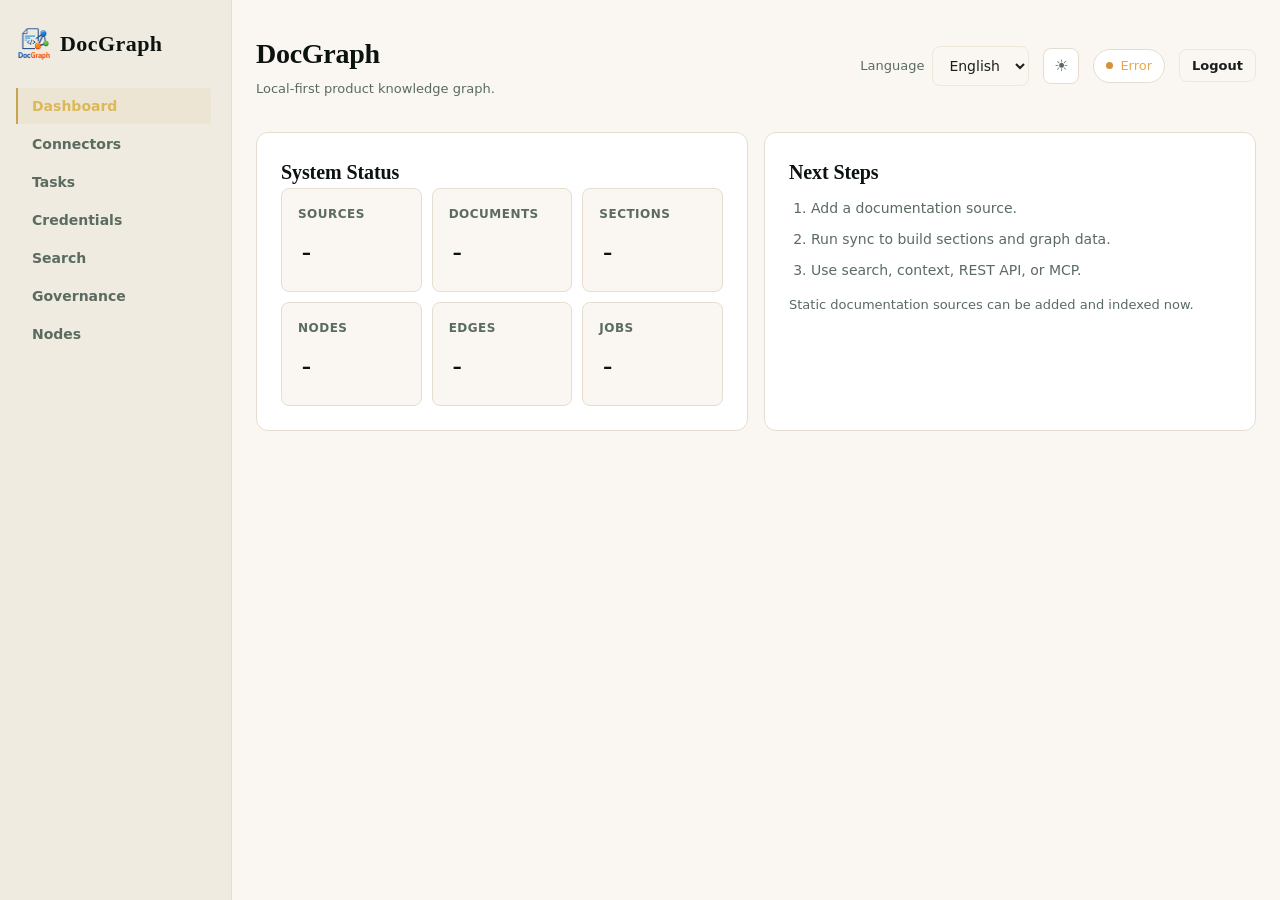
==== commit 01b87308: "feat: hybrid vector search with RRF fusion, embedding pipeline, and MCP streamable HTTP Add pgvector" ====
--- a/internal/web/static/index.html
+++ b/internal/web/static/index.html
@@ -25,7 +25,10 @@
     </section>
     <div class="app-shell">
       <aside class="sidebar" aria-label="Primary">
-        <img class="brand-mark" src="icon.png" alt="DocGraph" width="48" height="48">
+        <div class="sidebar-brand">
+          <img class="brand-mark" src="icon.png" alt="DocGraph" width="40" height="40">
+          <span class="brand">DocGraph</span>
+        </div>
         <nav class="nav">
           <button type="button" class="nav-item active" data-route="dashboard" data-i18n="nav.dashboard">Dashboard</button>
           <button type="button" class="nav-item" data-route="connectors" data-i18n="nav.connectors">Connectors</button>
@@ -50,6 +53,10 @@
               <option value="zh-CN">中文</option>
             </select>
           </label>
+          <button id="theme-toggle" class="theme-toggle" type="button" aria-label="Toggle theme" data-i18n-title="theme.toggle" title="Toggle theme">
+            <span class="icon-light" aria-hidden="true">☀</span>
+            <span class="icon-dark" aria-hidden="true">☾</span>
+          </button>
           <span id="health" class="status" data-i18n="health.checking">Checking</span>
           <button id="logout-button" class="secondary-button auth-logout" type="button" data-i18n="auth.logout" hidden>Logout</button>
         </div>
@@ -314,16 +321,16 @@
             </label>
             <label class="field" data-kinds="webdocs">
               <span class="field-label">
-                <span data-i18n="source.is_spa">Single-Page App</span>
-                <span class="field-state optional" data-i18n="field.optional">Optional</span>
-              </span>
-              <label class="inline-checkbox">
-                <input name="is_spa" type="checkbox">
-                <span class="inline-checkbox-label">
-                  <span data-i18n="source.is_spa.label">Enable JS rendering</span>
-                </span>
-              </label>
-              <small class="field-help" data-i18n="source.is_spa.help">Enable for sites that require JavaScript to render content (e.g. Vue, React apps). Auto-detected when possible.</small>
+                <span data-i18n="source.crawl_mode">Crawl Mode</span>
+                <span class="field-state optional" data-i18n="field.optional">Optional</span>
+              </span>
+              <select name="crawl_mode">
+                <option value="auto" data-i18n="source.crawl_mode.auto">Auto</option>
+                <option value="static" data-i18n="source.crawl_mode.static">Static links only</option>
+                <option value="browser" data-i18n="source.crawl_mode.browser">JS rendering</option>
+                <option value="in_page" data-i18n="source.crawl_mode.in_page">In-page menu split</option>
+              </select>
+              <small class="field-help" data-i18n="source.crawl_mode.help">Auto detects static links, JavaScript-rendered pages, hash routes, and in-page documentation menus.</small>
             </label>
                 <button type="submit" data-source-submit-label data-i18n="source.add">Add Source</button>
               </form>
@@ -334,7 +341,7 @@
       </section>
 
       <section class="view" data-view="sync-tasks">
-        <div id="sync-task-tabs" class="tab-bar" role="tablist" aria-label="Sync tasks">
+        <div id="sync-task-tabs" class="tab-bar" role="tablist" aria-label="Tasks">
           <button type="button" class="tab-button active" data-sync-tab="history" role="tab" aria-selected="true" data-i18n="sync.tab.history">History</button>
           <button type="button" class="tab-button" data-sync-tab="schedules" role="tab" aria-selected="false" data-i18n="sync.tab.schedules">Schedules</button>
         </div>
@@ -347,6 +354,17 @@
             <form id="sync-task-filters" class="form sync-filter-form">
               <label class="field">
                 <span class="field-label">
+                  <span data-i18n="jobs.kind">Task Type</span>
+                  <span class="field-state optional" data-i18n="field.optional">Optional</span>
+                </span>
+                <select name="kind">
+                  <option value="" data-i18n="jobs.kind.all">All tasks</option>
+                  <option value="sync_source" data-i18n="jobs.kind.sync">Source sync</option>
+                  <option value="maintenance_embedding_ensure" data-i18n="jobs.kind.embedding">Vector sync</option>
+                </select>
+              </label>
+              <label class="field">
+                <span class="field-label">
                   <span data-i18n="sync.source">Source</span>
                   <span class="field-state optional" data-i18n="field.optional">Optional</span>
                 </span>
@@ -363,6 +381,8 @@
                   <option value="" data-i18n="sync.status.all">All statuses</option>
                   <option value="queued" data-i18n="sync.status.queued">Queued</option>
                   <option value="running" data-i18n="sync.status.running">Running</option>
+                  <option value="canceling" data-i18n="sync.status.canceling">Stopping</option>
+                  <option value="canceled" data-i18n="sync.status.canceled">Canceled</option>
                   <option value="completed" data-i18n="sync.status.completed">Completed</option>
                   <option value="failed" data-i18n="sync.status.failed">Failed</option>
                 </select>
@@ -509,37 +529,58 @@
         </div>
       </section>
 
-      <section class="view" data-view="governance">
+      <section class="view" data-view="document">
         <article class="panel wide">
           <div class="section-heading">
-            <h2 data-i18n="governance.title">Knowledge Relation Approval</h2>
-            <button id="relation-proposals-refresh" type="button" data-i18n="governance.refresh">Refresh</button>
+            <div>
+              <h2 data-i18n="document.title">Document Detail</h2>
+              <p id="document-detail-subtitle" class="muted"></p>
+            </div>
+            <button id="document-back-search" type="button" data-i18n="document.back_search">Back to Search</button>
           </div>
-          <form id="relation-proposal-filters" class="form inline-form">
-            <label class="field">
-              <span class="field-label">
-                <span data-i18n="governance.status">Status</span>
-                <span class="field-state optional" data-i18n="field.optional">Optional</span>
-              </span>
-              <select name="status">
-                <option value="pending" data-i18n="governance.status.pending">Pending</option>
-                <option value="all" data-i18n="governance.status.all">All</option>
-                <option value="approved" data-i18n="governance.status.approved">Approved</option>
-                <option value="rejected" data-i18n="governance.status.rejected">Rejected</option>
-                <option value="cancelled" data-i18n="governance.status.cancelled">Cancelled</option>
-              </select>
-            </label>
-            <label class="field">
-              <span class="field-label">
-                <span data-i18n="governance.document">Document</span>
-                <span class="field-state optional" data-i18n="field.optional">Optional</span>
-              </span>
-              <input name="document_id" placeholder="doc_xxx">
-            </label>
-            <button type="submit" data-i18n="governance.apply">Apply</button>
-          </form>
-          <div id="relation-proposals" class="list relation-proposals"></div>
+          <div id="document-detail" class="document-detail"></div>
         </article>
+      </section>
+
+      <section class="view" data-view="governance">
+        <div class="tab-bar" role="tablist" aria-label="Governance">
+          <button type="button" class="tab-button active" data-governance-tab="stale" role="tab" aria-selected="true">
+            <span data-i18n="governance.stale_documents">Stale Documents</span>
+            <span id="stale-count-badge" class="panel-badge amber" hidden></span>
+          </button>
+          <button type="button" class="tab-button" data-governance-tab="relations" role="tab" aria-selected="false" data-i18n="governance.title">Knowledge Relation Approval</button>
+        </div>
+        <div class="governance-tab-panel active" data-governance-panel="stale">
+          <article class="panel wide">
+            <div class="section-heading">
+              <h2 data-i18n="governance.stale_documents">Stale Documents</h2>
+              <button id="stale-documents-refresh" type="button" data-i18n="governance.refresh">Refresh</button>
+            </div>
+            <div id="stale-documents" class="stale-list"></div>
+          </article>
+        </div>
+        <div class="governance-tab-panel" data-governance-panel="relations">
+          <article class="panel wide">
+            <div class="section-heading">
+              <h2 data-i18n="governance.title">Knowledge Relation Approval</h2>
+              <button id="relation-proposals-refresh" type="button" data-i18n="governance.refresh">Refresh</button>
+            </div>
+            <div class="governance-filter-row">
+              <div class="pill-tabs" id="proposal-status-tabs">
+                <button type="button" class="pill-tab active" data-proposal-status="pending" data-i18n="governance.status.pending">Pending</button>
+                <button type="button" class="pill-tab" data-proposal-status="all" data-i18n="governance.status.all">All</button>
+                <button type="button" class="pill-tab" data-proposal-status="approved" data-i18n="governance.status.approved">Approved</button>
+                <button type="button" class="pill-tab" data-proposal-status="rejected" data-i18n="governance.status.rejected">Rejected</button>
+                <button type="button" class="pill-tab" data-proposal-status="cancelled" data-i18n="governance.status.cancelled">Cancelled</button>
+              </div>
+              <div class="governance-doc-filter">
+                <input id="proposal-doc-filter" name="document_id" placeholder="doc_xxx" data-i18n-placeholder="governance.document" data-i18n-title="governance.document" title="Document ID">
+                <button id="proposal-filter-apply" type="button" data-i18n="governance.apply">Apply</button>
+              </div>
+            </div>
+            <div id="relation-proposals" class="proposals-list"></div>
+          </article>
+        </div>
       </section>
 
       <section class="view" data-view="nodes">
--- a/internal/web/static/styles.css
+++ b/internal/web/static/styles.css
@@ -1,203 +1,180 @@
+/* ═══════════════════════════════════════════════════════════════════════
+   Design Tokens — Scholarly Terminal
+   Dark by default. Light via [data-theme="light"].
+   Theme system supports future variants via data-theme values.
+   ═══════════════════════════════════════════════════════════════════════ */
+
 :root {
-  color-scheme: light;
-  --bg: #f6f8f7;
-  --text: #17211b;
-  --muted: #617067;
-  --panel: #ffffff;
-  --line: #d9e1dc;
-  --accent: #1f7a4d;
-  --warn: #9a5b13;
-  --nav: #eef2ef;
-  --nav-muted: #5a6b5f;
-}
-
-* {
+  /* Base surfaces */
+  --ink:            #0b1210;
+  --paper:          #111a16;
+  --parchment:      #faf7f2;   /* sparingly — code blocks, callouts */
+  --elevated:        #18231e;   /* hovered cards, modals */
+  --charcoal:        #0c1411;   /* sidebar, deepest surface */
+
+  /* Text */
+  --text:           #dce3df;
+  --text-emphasis:  #f2f5f3;
+  --text-muted:     #7a8b83;
+  --text-faint:     #4a5a52;
+
+  /* Borders */
+  --border:         #1e2c26;
+  --border-light:   #283832;
+  --border-hover:   #3a4e45;
+
+  /* Accent — warm gold */
+  --gold:           #c8a44e;
+  --gold-dim:       #a0843a;
+  --gold-bright:    #dbb858;
+  --gold-bg:        rgba(200, 164, 78, 0.09);
+  --gold-bg-hover:  rgba(200, 164, 78, 0.16);
+  --gold-border:    rgba(200, 164, 78, 0.3);
+
+  /* Semantic */
+  --amber:          #d4923a;
+  --amber-bg:       rgba(212, 146, 58, 0.1);
+  --amber-border:   rgba(212, 146, 58, 0.3);
+  --amber-text:     #e5a84c;
+
+  --sage:           #6ba083;
+  --sage-bg:        rgba(107, 160, 131, 0.1);
+  --sage-border:    rgba(107, 160, 131, 0.3);
+  --sage-text:      #7db895;
+
+  --rust:           #c4704a;
+  --rust-bg:        rgba(196, 112, 74, 0.1);
+  --rust-border:    rgba(196, 112, 74, 0.3);
+  --rust-text:      #d48460;
+
+  --info:           #5a8faa;
+  --info-bg:        rgba(90, 143, 170, 0.1);
+
+  /* Shadows */
+  --shadow-sm:      0 1px 3px rgba(0, 0, 0, 0.3);
+  --shadow-md:      0 4px 16px rgba(0, 0, 0, 0.35);
+  --shadow-lg:      0 8px 32px rgba(0, 0, 0, 0.45);
+  --shadow-gold:    0 0 0 3px rgba(200, 164, 78, 0.2);
+  --shadow-gold-lg: 0 4px 24px rgba(200, 164, 78, 0.18);
+
+  /* Typography */
+  --font-display:   Georgia, 'Times New Roman', serif;
+  --font-mono:      'Cascadia Code', 'Fira Code', Consolas, monospace;
+  --font-body:      system-ui, -apple-system, BlinkMacSystemFont, 'Segoe UI', 'Noto Sans', sans-serif;
+
+  /* Radii */
+  --radius-sm:      4px;
+  --radius-md:      8px;
+  --radius-lg:      12px;
+  --radius-pill:    999px;
+
+  /* Transitions */
+  --ease-out:       cubic-bezier(0.16, 1, 0.3, 1);
+  --ease-in-out:    cubic-bezier(0.65, 0, 0.35, 1);
+  --duration-fast:  150ms;
+  --duration-base:  250ms;
+  --duration-slow:  400ms;
+}
+
+/* ── Light Theme ── */
+[data-theme="light"] {
+  --ink:            #faf7f2;
+  --paper:          #ffffff;
+  --parchment:      #f5f0e6;
+  --elevated:       #ffffff;
+  --charcoal:       #f0ebe0;
+
+  --text:           #1a1f1c;
+  --text-emphasis:  #0b1210;
+  --text-muted:     #5a6b60;
+  --text-faint:     #8a9a90;
+
+  --border:         #e5ded0;
+  --border-light:   #efe8da;
+  --border-hover:   #d5ccb8;
+
+  --shadow-sm:      0 1px 3px rgba(0, 0, 0, 0.06);
+  --shadow-md:      0 4px 16px rgba(0, 0, 0, 0.08);
+  --shadow-lg:      0 8px 32px rgba(0, 0, 0, 0.12);
+  --shadow-gold:    0 0 0 3px rgba(200, 164, 78, 0.25);
+  --shadow-gold-lg: 0 4px 24px rgba(200, 164, 78, 0.15);
+}
+
+/* ═══════════════════════════════════════════════════════════════════════
+   Reset & Base
+   ═══════════════════════════════════════════════════════════════════════ */
+
+*, *::before, *::after {
   box-sizing: border-box;
 }
 
 body {
   margin: 0;
-  background: var(--bg);
+  background: var(--ink);
   color: var(--text);
-  font-family: Inter, ui-sans-serif, system-ui, -apple-system, BlinkMacSystemFont, "Segoe UI", sans-serif;
-}
-
-.auth-gate {
-  min-height: 100vh;
-  display: grid;
-  place-items: center;
-  padding: 24px;
-}
-
-.auth-gate[hidden] {
-  display: none;
-}
-
-.auth-panel {
-  width: min(420px, 100%);
-  display: grid;
-  gap: 14px;
-  border: 1px solid var(--line);
-  border-radius: 8px;
-  padding: 24px;
-  background: var(--panel);
-}
-
-.auth-mark {
-  width: 48px;
-  height: 48px;
-}
-
-.auth-panel h1 {
-  font-size: 26px;
-}
-
-.auth-panel p {
-  color: var(--muted);
-  line-height: 1.45;
-}
-
-.auth-message {
-  min-height: 20px;
-  color: var(--warn);
+  font-family: var(--font-body);
+  font-size: 14px;
+  line-height: 1.55;
+  -webkit-font-smoothing: antialiased;
+  -moz-osx-font-smoothing: grayscale;
+}
+
+h1, h2, h3, p, dl, dd, ol, ul {
+  margin: 0;
+}
+
+/* ── Custom Scrollbar ── */
+::-webkit-scrollbar {
+  width: 8px;
+  height: 8px;
+}
+::-webkit-scrollbar-track {
+  background: transparent;
+}
+::-webkit-scrollbar-thumb {
+  background: var(--border-hover);
+  border-radius: var(--radius-pill);
+}
+::-webkit-scrollbar-thumb:hover {
+  background: var(--text-muted);
+}
+
+/* ── Selection ── */
+::selection {
+  background: rgba(200, 164, 78, 0.25);
+  color: var(--text-emphasis);
+}
+
+/* ── Focus ── */
+:focus-visible {
+  outline: 2px solid var(--gold);
+  outline-offset: 2px;
+  border-radius: var(--radius-sm);
+}
+
+/* ═══════════════════════════════════════════════════════════════════════
+   Typography
+   ═══════════════════════════════════════════════════════════════════════ */
+
+h1 {
+  font-family: var(--font-display);
+  font-size: 28px;
+  font-weight: 600;
+  letter-spacing: -0.01em;
+  color: var(--text-emphasis);
+}
+
+h2 {
+  font-family: var(--font-display);
+  font-size: 20px;
+  font-weight: 600;
+  letter-spacing: -0.005em;
+  color: var(--text-emphasis);
+}
+
+.muted {
+  color: var(--text-muted);
   font-size: 13px;
-}
-
-.auth-locked {
-  display: none;
-}
-
-.auth-logout {
-  padding: 8px 12px;
-}
-
-.app-shell {
-  display: grid;
-  grid-template-columns: 224px minmax(0, 1fr);
-  min-height: 100vh;
-}
-
-.sidebar {
-  position: sticky;
-  top: 0;
-  height: 100vh;
-  padding: 24px 16px;
-  background: var(--nav);
-  color: var(--text);
-  border-right: 1px solid var(--line);
-}
-
-.brand-mark {
-  display: block;
-  width: 48px;
-  height: 48px;
-  margin-bottom: 20px;
-}
-
-.nav {
-  display: grid;
-  gap: 6px;
-}
-
-.nav-item {
-  width: 100%;
-  justify-self: stretch;
-  border-color: transparent;
-  background: transparent;
-  color: var(--nav-muted);
-  text-align: left;
-}
-
-.nav-item.active,
-.nav-item:hover {
-  border-color: var(--line);
-  background: rgba(31, 122, 77, 0.08);
-  color: var(--text);
-  font-weight: 600;
-}
-
-.content-shell {
-  width: min(1120px, calc(100% - 32px));
-  margin: 0 auto;
-  padding: 32px 0;
-}
-
-.topbar {
-  display: flex;
-  align-items: center;
-  justify-content: space-between;
-  gap: 24px;
-  margin-bottom: 24px;
-}
-
-.topbar-actions {
-  display: flex;
-  align-items: center;
-  gap: 12px;
-}
-
-.language-control {
-  display: grid;
-  grid-template-columns: auto minmax(104px, 1fr);
-  align-items: center;
-  gap: 8px;
-  color: var(--muted);
-  font-size: 13px;
-}
-
-h1,
-h2,
-p {
-  margin: 0;
-}
-
-h1 {
-  font-size: 32px;
-  font-weight: 680;
-}
-
-h2 {
-  font-size: 18px;
-  margin-bottom: 16px;
-}
-
-.topbar p,
-.muted {
-  color: var(--muted);
-  margin-top: 6px;
-}
-
-.status {
-  border: 1px solid var(--line);
-  background: var(--panel);
-  border-radius: 999px;
-  min-width: 92px;
-  padding: 8px 12px;
-  text-align: center;
-  font-size: 14px;
-}
-
-.status.ok {
-  color: var(--accent);
-}
-
-.status.warn {
-  color: var(--warn);
-}
-
-.grid {
-  display: grid;
-  grid-template-columns: repeat(2, minmax(0, 1fr));
-  gap: 16px;
-  margin-bottom: 16px;
-}
-
-.view {
-  display: none;
-}
-
-.view.active {
-  display: block;
 }
 
 .sr-only {
@@ -212,15 +189,299 @@
   border: 0;
 }
 
+code, pre, .mono {
+  font-family: var(--font-mono);
+  font-size: 0.9em;
+}
+
+/* ═══════════════════════════════════════════════════════════════════════
+   Auth Gate
+   ═══════════════════════════════════════════════════════════════════════ */
+
+.auth-gate {
+  min-height: 100vh;
+  display: grid;
+  place-items: center;
+  padding: 24px;
+  background: var(--ink);
+}
+
+.auth-gate[hidden] {
+  display: none;
+}
+
+.auth-panel {
+  width: min(420px, 100%);
+  display: grid;
+  gap: 16px;
+  background: var(--paper);
+  border: 1px solid var(--border);
+  border-radius: var(--radius-lg);
+  padding: 32px;
+}
+
+.auth-mark {
+  width: 48px;
+  height: 48px;
+  opacity: 0.85;
+}
+
+.auth-panel h1 {
+  font-size: 26px;
+}
+
+.auth-panel p {
+  color: var(--text-muted);
+  line-height: 1.5;
+}
+
+.auth-message {
+  min-height: 20px;
+  color: var(--rust-text);
+  font-size: 13px;
+}
+
+.auth-logout {
+  padding: 8px 12px;
+}
+
+/* ═══════════════════════════════════════════════════════════════════════
+   App Shell
+   ═══════════════════════════════════════════════════════════════════════ */
+
+.app-shell {
+  display: grid;
+  grid-template-columns: 232px minmax(0, 1fr);
+  min-height: 100vh;
+}
+
+/* ── Sidebar ── */
+.sidebar {
+  position: sticky;
+  top: 0;
+  height: 100vh;
+  display: flex;
+  flex-direction: column;
+  gap: 28px;
+  padding: 28px 18px;
+  background: var(--charcoal);
+  border-right: 1px solid var(--border);
+}
+
+.sidebar-brand {
+  display: flex;
+  align-items: center;
+  gap: 10px;
+}
+
+.brand {
+  font-family: var(--font-display);
+  font-size: 22px;
+  font-weight: 700;
+  letter-spacing: 0.02em;
+  color: var(--text-emphasis);
+  line-height: 1;
+  user-select: none;
+}
+
+.brand-mark {
+  width: 32px;
+  height: 32px;
+  opacity: 0.9;
+  flex-shrink: 0;
+}
+
+.nav {
+  display: grid;
+  gap: 2px;
+}
+
+.nav-item {
+  width: 100%;
+  justify-self: stretch;
+  border: none;
+  border-left: 2px solid transparent;
+  border-radius: 0 var(--radius-sm) var(--radius-sm) 0;
+  background: transparent;
+  color: var(--text-muted);
+  text-align: left;
+  padding: 10px 14px;
+  margin-left: -2px;
+  font-family: var(--font-body);
+  font-size: 14px;
+  cursor: pointer;
+  transition: color var(--duration-fast) var(--ease-out),
+              background var(--duration-fast) var(--ease-out),
+              border-color var(--duration-fast) var(--ease-out);
+}
+
+.nav-item:hover {
+  color: var(--text);
+  background: var(--gold-bg);
+  border-left-color: var(--border-hover);
+}
+
+.nav-item.active {
+  color: var(--gold-bright);
+  background: var(--gold-bg);
+  border-left-color: var(--gold);
+  font-weight: 600;
+}
+
+/* ── Content Area ── */
+.content-shell {
+  width: min(1200px, calc(100% - 48px));
+  margin: 0 auto;
+  padding: 32px 0 48px;
+}
+
+/* ── Topbar ── */
+.topbar {
+  display: flex;
+  align-items: center;
+  justify-content: space-between;
+  gap: 24px;
+  margin-bottom: 32px;
+}
+
+.topbar h1 {
+  font-family: var(--font-display);
+  font-size: 28px;
+  font-weight: 600;
+}
+
+.topbar p {
+  color: var(--text-muted);
+  margin-top: 4px;
+  font-size: 13px;
+}
+
+.topbar-actions {
+  display: flex;
+  align-items: center;
+  gap: 14px;
+}
+
+/* ── Theme Toggle ── */
+.theme-toggle {
+  width: 36px;
+  height: 36px;
+  display: grid;
+  place-items: center;
+  border: 1px solid var(--border);
+  border-radius: var(--radius-md);
+  background: var(--paper);
+  color: var(--text-muted);
+  cursor: pointer;
+  padding: 0;
+  font-size: 16px;
+  line-height: 1;
+  transition: color var(--duration-fast) var(--ease-out),
+              border-color var(--duration-fast) var(--ease-out),
+              background var(--duration-fast) var(--ease-out);
+}
+
+.theme-toggle:hover {
+  color: var(--gold);
+  border-color: var(--gold-border);
+  background: var(--gold-bg);
+}
+
+.theme-toggle .icon-light,
+.theme-toggle .icon-dark {
+  line-height: 1;
+}
+
+[data-theme="light"] .theme-toggle .icon-dark,
+.theme-toggle .icon-light {
+  display: none;
+}
+[data-theme="light"] .theme-toggle .icon-light {
+  display: inline;
+}
+
+/* ── Health Status ── */
+.status {
+  display: flex;
+  align-items: center;
+  gap: 7px;
+  padding: 6px 12px;
+  border: 1px solid var(--border);
+  border-radius: var(--radius-pill);
+  background: var(--paper);
+  font-size: 13px;
+  color: var(--text-muted);
+  white-space: nowrap;
+}
+
+.status::before {
+  content: "";
+  width: 7px;
+  height: 7px;
+  border-radius: 50%;
+  background: var(--text-faint);
+  flex-shrink: 0;
+}
+
+.status.ok { color: var(--sage-text); }
+.status.ok::before { background: var(--sage); }
+
+.status.warn { color: var(--amber-text); }
+.status.warn::before { background: var(--amber); }
+
+/* ── Language Control ── */
+.language-control {
+  display: grid;
+  grid-template-columns: auto minmax(90px, 1fr);
+  align-items: center;
+  gap: 8px;
+  color: var(--text-muted);
+  font-size: 13px;
+}
+
+/* ═══════════════════════════════════════════════════════════════════════
+   View Transitions
+   ═══════════════════════════════════════════════════════════════════════ */
+
+.view {
+  display: none;
+}
+
+.view.active {
+  display: block;
+  animation: viewFadeIn var(--duration-base) var(--ease-out);
+}
+
+@keyframes viewFadeIn {
+  from {
+    opacity: 0;
+    transform: translateY(6px);
+  }
+  to {
+    opacity: 1;
+    transform: translateY(0);
+  }
+}
+
+/* ═══════════════════════════════════════════════════════════════════════
+   Panels & Cards
+   ═══════════════════════════════════════════════════════════════════════ */
+
+.panel {
+  background: var(--paper);
+  border: 1px solid var(--border);
+  border-radius: var(--radius-lg);
+  padding: 24px;
+  transition: border-color var(--duration-fast) var(--ease-out),
+              box-shadow var(--duration-fast) var(--ease-out);
+}
+
+.panel:hover {
+  border-color: var(--border-hover);
+}
+
 .wide {
   grid-column: 1 / -1;
-}
-
-.panel {
-  background: var(--panel);
-  border: 1px solid var(--line);
-  border-radius: 8px;
-  padding: 20px;
 }
 
 .section-heading {
@@ -228,134 +489,132 @@
   align-items: center;
   justify-content: space-between;
   gap: 12px;
-  margin-bottom: 16px;
+  margin-bottom: 20px;
 }
 
 .section-heading h2 {
   margin: 0;
 }
 
-.tab-bar {
-  display: flex;
-  flex-wrap: wrap;
-  gap: 8px;
-  margin-bottom: 14px;
-  border-bottom: 1px solid var(--line);
-}
-
-.tab-button {
-  border-color: transparent;
-  border-radius: 6px 6px 0 0;
+/* ── Grid layouts ── */
+.grid {
+  display: grid;
+  grid-template-columns: repeat(2, minmax(0, 1fr));
+  gap: 16px;
+  margin-bottom: 16px;
+}
+
+/* ═══════════════════════════════════════════════════════════════════════
+   Buttons
+   ═══════════════════════════════════════════════════════════════════════ */
+
+button {
+  justify-self: start;
+  display: inline-flex;
+  align-items: center;
+  gap: 6px;
+  border: 1px solid var(--gold-dim);
+  border-radius: var(--radius-md);
+  background: var(--gold-dim);
+  color: #0b1210;
+  padding: 9px 16px;
+  font-family: var(--font-body);
+  font-size: 13px;
+  font-weight: 550;
+  cursor: pointer;
+  transition: background var(--duration-fast) var(--ease-out),
+              border-color var(--duration-fast) var(--ease-out),
+              filter var(--duration-fast) var(--ease-out),
+              transform var(--duration-fast) var(--ease-out);
+}
+
+button:hover {
+  filter: brightness(1.12);
+  transform: translateY(-1px);
+}
+
+button:active {
+  transform: scale(0.98);
+}
+
+button:disabled {
+  border-color: var(--border);
+  background: var(--border);
+  color: var(--text-faint);
+  cursor: not-allowed;
+  filter: none;
+  transform: none;
+}
+
+/* Secondary button */
+.secondary-button {
+  border-color: var(--border-light);
   background: transparent;
-  color: var(--muted);
-}
-
-.tab-button.active,
-.tab-button:hover {
-  border-color: var(--line);
-  border-bottom-color: var(--panel);
-  background: var(--panel);
   color: var(--text);
-  font-weight: 600;
-}
-
-.sync-tab-panel {
-  display: none;
-}
-
-.sync-tab-panel.active {
-  display: block;
-}
-
-.stats {
-  display: grid;
-  grid-template-columns: repeat(3, minmax(0, 1fr));
-  gap: 12px;
-  margin: 0;
-}
-
-.stats div {
-  border: 1px solid var(--line);
-  border-radius: 6px;
-  padding: 12px;
-}
-
-dt {
-  color: var(--muted);
-  font-size: 13px;
-}
-
-dd {
-  margin: 8px 0 0;
-  font-size: 24px;
-  font-weight: 650;
-}
-
-ol {
-  margin: 0 0 14px 20px;
-  padding: 0;
-}
-
-li {
-  margin: 8px 0;
-}
-
-.api-list,
-.list {
-  display: flex;
-  flex-direction: column;
-  gap: 10px;
-}
-
-code {
-  display: inline-block;
-  border: 1px solid var(--line);
-  border-radius: 6px;
-  padding: 8px 10px;
-  background: #fafdfe;
-}
+}
+
+.secondary-button:hover {
+  background: var(--gold-bg);
+  border-color: var(--border-hover);
+}
+
+/* Danger / destructive */
+.danger-button {
+  border-color: var(--rust-border);
+  background: transparent;
+  color: var(--rust-text);
+}
+
+.danger-button:hover {
+  background: var(--rust-bg);
+  border-color: var(--rust);
+}
+
+/* Approve (gold) */
+.approve-button {
+  border-color: var(--gold);
+  background: var(--gold-dim);
+  color: #0b1210;
+}
+
+.approve-button:hover {
+  background: var(--gold);
+  border-color: var(--gold-bright);
+}
+
+/* Reject (rust) */
+.reject-button {
+  border-color: var(--rust);
+  background: transparent;
+  color: var(--rust-text);
+}
+
+.reject-button:hover {
+  background: var(--rust-bg);
+  border-color: var(--rust);
+}
+
+/* Small action buttons inside items */
+.item-actions button,
+.result-actions button,
+.source-actions button {
+  padding: 6px 12px;
+  font-size: 12px;
+  border-radius: var(--radius-sm);
+}
+
+/* ═══════════════════════════════════════════════════════════════════════
+   Forms
+   ═══════════════════════════════════════════════════════════════════════ */
 
 .form {
   display: grid;
-  gap: 12px;
-}
-
-.inline-form {
-  grid-template-columns: minmax(220px, 1fr) 140px minmax(160px, 220px) 90px auto auto;
-  align-items: end;
-  margin-bottom: 12px;
-}
-
-.sync-filter-form {
-  grid-template-columns: minmax(180px, 1.2fr) minmax(150px, 0.8fr) minmax(120px, 0.6fr) auto;
-  align-items: end;
-  margin-bottom: 14px;
-}
-
-.curation-grid {
-  display: grid;
-  grid-template-columns: 1fr 1fr;
-  gap: 12px;
-  margin-bottom: 12px;
-}
-
-.compact-form {
-  grid-template-columns: minmax(140px, 1fr) minmax(140px, 1fr) minmax(120px, 160px) auto;
-  align-items: end;
-  border: 1px solid var(--line);
-  border-radius: 6px;
-  padding: 12px;
-}
-
-#merge-node-form {
-  grid-template-columns: minmax(140px, 1fr) minmax(140px, 1fr) auto;
-}
-
-label {
+  gap: 14px;
+}
+
+.field {
   display: grid;
   gap: 6px;
-  color: var(--muted);
-  font-size: 13px;
 }
 
 .field[hidden] {
@@ -367,27 +626,35 @@
   align-items: center;
   justify-content: space-between;
   gap: 8px;
+  color: var(--text-muted);
+  font-size: 12px;
+  font-weight: 550;
+  text-transform: uppercase;
+  letter-spacing: 0.04em;
 }
 
 .field-state {
-  border: 1px solid var(--line);
-  border-radius: 999px;
-  padding: 2px 7px;
+  border: 1px solid var(--border);
+  border-radius: var(--radius-pill);
+  padding: 2px 8px;
   white-space: nowrap;
-  font-size: 11px;
+  font-size: 10px;
+  font-weight: 550;
   line-height: 1.4;
+  text-transform: uppercase;
+  letter-spacing: 0.04em;
 }
 
 .field-state.required,
 .field-state.sync-required {
-  border-color: #b89142;
-  color: #7a4f00;
-  background: #fff8e8;
+  border-color: var(--amber-border);
+  color: var(--amber-text);
+  background: var(--amber-bg);
 }
 
 .field-state.optional {
-  color: var(--muted);
-  background: #fafdfe;
+  color: var(--text-muted);
+  background: transparent;
 }
 
 .field-row {
@@ -416,6 +683,7 @@
   height: 16px;
   margin: 0;
   cursor: pointer;
+  accent-color: var(--gold);
 }
 
 .inline-checkbox-label {
@@ -423,53 +691,9 @@
 }
 
 .field-help {
-  color: var(--muted);
-  line-height: 1.35;
-}
-
-.node-help-panel {
-  margin-bottom: 1em;
-  padding: 0.6em 0.8em;
-  background: #f7faf8;
-  border: 1px solid var(--line);
-  border-radius: 6px;
-}
-
-.node-help-panel summary {
-  cursor: pointer;
-  font-weight: 600;
-  user-select: none;
-}
-
-.node-help-content {
-  margin-top: 0.5em;
-  font-size: 0.9em;
-  line-height: 1.5;
-}
-
-.node-help-content dl {
-  margin: 0.5em 0;
-}
-
-.node-help-content dt {
-  margin-top: 0.5em;
-  font-weight: 600;
-}
-
-.node-help-content dd {
-  margin-left: 1em;
-  margin-bottom: 0.3em;
-}
-
-.node-help-content p {
-  margin: 0.4em 0;
-}
-
-.node-help-content code {
-  background: #eef4f1;
-  padding: 0.1em 0.3em;
-  border-radius: 3px;
-  font-size: 0.95em;
+  color: var(--text-muted);
+  font-size: 12px;
+  line-height: 1.4;
 }
 
 .checkbox-field {
@@ -479,17 +703,35 @@
 .checkbox-field input {
   width: 18px;
   height: 18px;
-}
-
-input,
-select,
-textarea {
+  accent-color: var(--gold);
+}
+
+input, select, textarea {
   width: 100%;
-  border: 1px solid var(--line);
-  border-radius: 6px;
+  border: 1px solid var(--border-light);
+  border-radius: var(--radius-md);
   padding: 10px 12px;
   color: var(--text);
-  font: inherit;
+  background: var(--ink);
+  font-family: var(--font-body);
+  font-size: 14px;
+  transition: border-color var(--duration-fast) var(--ease-out),
+              box-shadow var(--duration-fast) var(--ease-out);
+}
+
+input:focus, select:focus, textarea:focus {
+  outline: none;
+  border-color: var(--gold);
+  box-shadow: var(--shadow-gold);
+}
+
+input::placeholder, textarea::placeholder {
+  color: var(--text-faint);
+}
+
+select {
+  cursor: pointer;
+  appearance: auto;
 }
 
 textarea {
@@ -497,86 +739,264 @@
 }
 
 .warn-text {
-  color: #9a3412;
-}
-
-button {
-  justify-self: start;
-  border: 1px solid #1d6a45;
-  border-radius: 6px;
-  background: var(--accent);
-  color: white;
-  padding: 10px 14px;
-  font: inherit;
-  cursor: pointer;
-}
-
-button:disabled {
-  border-color: var(--line);
-  background: #edf2ef;
-  color: var(--muted);
-  cursor: not-allowed;
-}
-
-.secondary-button {
-  border-color: var(--line);
-  background: white;
-  color: var(--text);
-}
+  color: var(--rust-text);
+}
+
+/* ═══════════════════════════════════════════════════════════════════════
+   Inline Forms
+   ═══════════════════════════════════════════════════════════════════════ */
+
+.inline-form {
+  grid-template-columns: minmax(200px, 1fr) 140px minmax(150px, 200px) 80px auto auto;
+  align-items: end;
+  margin-bottom: 14px;
+}
+
+.sync-filter-form {
+  grid-template-columns: minmax(180px, 1.2fr) minmax(150px, 0.8fr) minmax(120px, 0.6fr) auto;
+  align-items: end;
+  margin-bottom: 14px;
+}
+
+.curation-grid {
+  display: grid;
+  grid-template-columns: 1fr 1fr;
+  gap: 12px;
+  margin-bottom: 12px;
+}
+
+.compact-form {
+  grid-template-columns: minmax(140px, 1fr) minmax(140px, 1fr) minmax(120px, 160px) auto;
+  align-items: end;
+  border: 1px solid var(--border);
+  border-radius: var(--radius-md);
+  padding: 14px;
+}
+
+#merge-node-form {
+  grid-template-columns: minmax(140px, 1fr) minmax(140px, 1fr) auto;
+}
+
+/* ═══════════════════════════════════════════════════════════════════════
+   Modal / Dialog
+   ═══════════════════════════════════════════════════════════════════════ */
 
 .modal {
   width: min(760px, calc(100vw - 32px));
   max-height: min(86vh, 840px);
-  border: 1px solid var(--line);
-  border-radius: 8px;
+  border: 1px solid var(--border-hover);
+  border-radius: var(--radius-lg);
   padding: 0;
   color: var(--text);
+  background: var(--paper);
 }
 
 .modal::backdrop {
-  background: rgba(16, 35, 27, 0.38);
+  background: rgba(0, 0, 0, 0.6);
+  backdrop-filter: blur(3px);
+  animation: backdropIn var(--duration-fast) var(--ease-out);
+}
+
+@keyframes backdropIn {
+  from { opacity: 0; }
 }
 
 .modal-panel {
   display: grid;
   gap: 16px;
   max-height: inherit;
-  padding: 20px;
+  padding: 24px;
   overflow: auto;
-  background: var(--panel);
+  background: var(--paper);
 }
 
 .modal-header {
   position: sticky;
-  top: -20px;
+  top: -24px;
   z-index: 1;
   display: flex;
   align-items: center;
   justify-content: space-between;
   gap: 12px;
-  padding-bottom: 12px;
-  background: var(--panel);
-  border-bottom: 1px solid var(--line);
+  padding-bottom: 14px;
+  background: var(--paper);
+  border-bottom: 1px solid var(--border);
 }
 
 .modal-header h2 {
   margin: 0;
 }
 
+/* ═══════════════════════════════════════════════════════════════════════
+   Tab Bar
+   ═══════════════════════════════════════════════════════════════════════ */
+
+.tab-bar {
+  display: flex;
+  flex-wrap: wrap;
+  gap: 4px;
+  margin-bottom: 18px;
+  border-bottom: 1px solid var(--border);
+  padding-bottom: 0;
+}
+
+.tab-button {
+  border: 1px solid transparent;
+  border-bottom: 2px solid transparent;
+  border-radius: var(--radius-md) var(--radius-md) 0 0;
+  background: transparent;
+  color: var(--text-muted);
+  padding: 10px 18px;
+  font-size: 13px;
+  font-weight: 550;
+  transition: color var(--duration-fast) var(--ease-out),
+              background var(--duration-fast) var(--ease-out),
+              border-color var(--duration-fast) var(--ease-out);
+}
+
+.tab-button:hover {
+  color: var(--text);
+  background: var(--gold-bg);
+}
+
+.tab-button.active {
+  border-color: var(--border);
+  border-bottom-color: var(--paper);
+  background: var(--paper);
+  color: var(--gold-bright);
+  font-weight: 600;
+}
+
+.sync-tab-panel {
+  display: none;
+}
+
+.sync-tab-panel.active {
+  display: block;
+  animation: viewFadeIn var(--duration-base) var(--ease-out);
+}
+
+/* ── Pill Tabs (for governance filters) ── */
+.pill-tabs {
+  display: flex;
+  flex-wrap: wrap;
+  gap: 6px;
+}
+
+.pill-tab {
+  border: 1px solid var(--border-light);
+  border-radius: var(--radius-pill);
+  background: transparent;
+  color: var(--text-muted);
+  padding: 6px 14px;
+  font-size: 12px;
+  font-weight: 550;
+  cursor: pointer;
+  transition: color var(--duration-fast) var(--ease-out),
+              background var(--duration-fast) var(--ease-out),
+              border-color var(--duration-fast) var(--ease-out);
+}
+
+.pill-tab:hover {
+  color: var(--text);
+  border-color: var(--border-hover);
+}
+
+.pill-tab.active {
+  background: var(--gold-bg);
+  border-color: var(--gold-border);
+  color: var(--gold-bright);
+}
+
+/* ═══════════════════════════════════════════════════════════════════════
+   Dashboard
+   ═══════════════════════════════════════════════════════════════════════ */
+
+.stats {
+  display: grid;
+  grid-template-columns: repeat(3, minmax(0, 1fr));
+  gap: 10px;
+  margin: 0;
+}
+
+.stats > div {
+  border: 1px solid var(--border);
+  border-radius: var(--radius-md);
+  padding: 16px;
+  background: var(--ink);
+  transition: border-color var(--duration-fast) var(--ease-out);
+}
+
+.stats > div:hover {
+  border-color: var(--border-hover);
+}
+
+dt {
+  color: var(--text-muted);
+  font-size: 12px;
+  font-weight: 550;
+  text-transform: uppercase;
+  letter-spacing: 0.04em;
+}
+
+dd {
+  margin: 8px 0 0;
+  font-family: var(--font-mono);
+  font-size: 28px;
+  font-weight: 500;
+  color: var(--text-emphasis);
+  letter-spacing: -0.02em;
+}
+
+ol {
+  margin: 0 0 14px 22px;
+  padding: 0;
+  color: var(--text-muted);
+}
+
+li {
+  margin: 10px 0;
+  line-height: 1.5;
+}
+
+/* ═══════════════════════════════════════════════════════════════════════
+   Lists & Items
+   ═══════════════════════════════════════════════════════════════════════ */
+
+.api-list,
+.list {
+  display: flex;
+  flex-direction: column;
+  gap: 10px;
+}
+
 .item {
-  border: 1px solid var(--line);
-  border-radius: 6px;
-  padding: 12px;
+  border: 1px solid var(--border);
+  border-radius: var(--radius-md);
+  padding: 14px;
+  background: var(--ink);
+  transition: border-color var(--duration-fast) var(--ease-out),
+              box-shadow var(--duration-fast) var(--ease-out),
+              transform var(--duration-fast) var(--ease-out);
+}
+
+.item:hover {
+  border-color: var(--border-hover);
+  box-shadow: var(--shadow-sm);
+  transform: translateY(-1px);
 }
 
 .item strong {
   display: block;
-  margin-bottom: 6px;
+  margin-bottom: 4px;
+  color: var(--text-emphasis);
+  font-weight: 600;
 }
 
 .item small {
-  color: var(--muted);
+  color: var(--text-muted);
   overflow-wrap: anywhere;
+  font-size: 12px;
 }
 
 .source-meta {
@@ -584,32 +1004,44 @@
   flex-wrap: wrap;
   gap: 8px 12px;
   margin-top: 8px;
-  color: var(--muted);
+  color: var(--text-muted);
   font-size: 13px;
 }
 
 .source-state.warn {
-  color: var(--warn);
+  color: var(--amber-text);
   font-weight: 600;
 }
 
-.source-actions {
+.source-actions,
+.item-actions {
   display: flex;
   flex-wrap: wrap;
   gap: 8px;
-  margin-top: 10px;
-}
+  margin-top: 12px;
+}
+
+.source-actions button,
+.item-actions button {
+  padding: 6px 12px;
+  font-size: 12px;
+  border-radius: var(--radius-sm);
+}
+
+/* ═══════════════════════════════════════════════════════════════════════
+   Sync Jobs
+   ═══════════════════════════════════════════════════════════════════════ */
 
 .job-list {
   display: grid;
-  gap: 8px;
+  gap: 6px;
 }
 
 .job-row {
   display: grid;
-  gap: 8px;
-  border-top: 1px solid var(--line);
-  padding-top: 10px;
+  gap: 10px;
+  border-top: 1px solid var(--border);
+  padding-top: 12px;
 }
 
 .job-main {
@@ -630,21 +1062,22 @@
 }
 
 .job-meta span {
-  border: 1px solid var(--line);
-  border-radius: 999px;
-  padding: 3px 8px;
-  color: var(--muted);
-  font-size: 12px;
+  border: 1px solid var(--border);
+  border-radius: var(--radius-pill);
+  padding: 3px 10px;
+  color: var(--text-muted);
+  font-size: 11px;
+  font-family: var(--font-mono);
 }
 
 .job-error {
-  color: var(--warn);
+  color: var(--rust-text);
   overflow-wrap: anywhere;
   line-height: 1.45;
 }
 
 .job-broken-links {
-  color: var(--muted);
+  color: var(--text-muted);
 }
 
 .job-broken-links small {
@@ -653,41 +1086,55 @@
 }
 
 .job-row button {
+  padding: 5px 10px;
+  font-size: 12px;
+}
+
+/* ═══════════════════════════════════════════════════════════════════════
+   Code blocks
+   ═══════════════════════════════════════════════════════════════════════ */
+
+code {
+  display: inline-block;
+  border: 1px solid var(--border);
+  border-radius: var(--radius-sm);
   padding: 6px 10px;
-  font-size: 13px;
-}
-
-.item-actions {
-  display: flex;
-  flex-wrap: wrap;
-  gap: 8px;
-  margin-top: 10px;
-}
-
-.item-actions button {
-  padding: 6px 10px;
-  font-size: 13px;
-}
+  background: var(--parchment);
+  color: #2a3035;
+  font-family: var(--font-mono);
+  font-size: 0.9em;
+}
+
+[data-theme="light"] code {
+  background: #faf7f2;
+}
+
+/* ═══════════════════════════════════════════════════════════════════════
+   Search Page
+   ═══════════════════════════════════════════════════════════════════════ */
 
 .search-page {
   width: min(840px, 100%);
   margin: 0 auto;
-  padding: 44px 0 24px;
+  padding: 48px 0 24px;
 }
 
 .search-hero {
   display: grid;
   justify-items: center;
-  gap: 22px;
-  margin-bottom: 28px;
+  gap: 24px;
+  margin-bottom: 32px;
 }
 
 .search-wordmark {
   margin: 0;
-  color: #24483a;
-  font-size: 48px;
+  font-family: var(--font-display);
+  font-size: 52px;
+  font-weight: 700;
+  font-style: italic;
+  color: var(--text-emphasis);
+  letter-spacing: 0;
   line-height: 1.05;
-  font-weight: 720;
 }
 
 .search-form {
@@ -696,28 +1143,35 @@
 
 .search-box {
   display: grid;
-  grid-template-columns: 24px minmax(0, 1fr) auto auto;
+  grid-template-columns: 20px minmax(0, 1fr) auto auto;
   align-items: center;
-  gap: 10px;
+  gap: 12px;
   min-height: 56px;
-  padding: 6px 8px 6px 18px;
-  border: 1px solid #dfe5e2;
-  border-radius: 999px;
-  background: #fff;
-  box-shadow: 0 6px 22px rgba(16, 35, 27, 0.08);
+  padding: 6px 10px 6px 20px;
+  border: 1px solid var(--border-hover);
+  border-radius: var(--radius-pill);
+  background: var(--paper);
+  box-shadow: var(--shadow-md);
+  transition: border-color var(--duration-base) var(--ease-out),
+              box-shadow var(--duration-base) var(--ease-out);
 }
 
 .search-box:focus-within {
-  border-color: #b9c8c0;
-  box-shadow: 0 8px 28px rgba(16, 35, 27, 0.13);
+  border-color: var(--gold);
+  box-shadow: var(--shadow-gold-lg);
 }
 
 .search-icon {
   position: relative;
   width: 18px;
   height: 18px;
-  border: 2px solid #7c8d84;
-  border-radius: 999px;
+  border: 2px solid var(--text-muted);
+  border-radius: 50%;
+  transition: border-color var(--duration-fast) var(--ease-out);
+}
+
+.search-box:focus-within .search-icon {
+  border-color: var(--gold);
 }
 
 .search-icon::after {
@@ -727,9 +1181,14 @@
   height: 2px;
   right: -6px;
   bottom: -3px;
-  border-radius: 999px;
-  background: #7c8d84;
+  border-radius: var(--radius-pill);
+  background: var(--text-muted);
   transform: rotate(45deg);
+  transition: background var(--duration-fast) var(--ease-out);
+}
+
+.search-box:focus-within .search-icon::after {
+  background: var(--gold);
 }
 
 .search-box input {
@@ -737,108 +1196,148 @@
   padding: 12px 4px;
   outline: 0;
   font-size: 16px;
+  background: transparent;
+  color: var(--text);
+}
+
+.search-box input:focus {
+  box-shadow: none;
 }
 
 .search-box button {
-  border-radius: 999px;
-  padding: 10px 18px;
+  border-radius: var(--radius-pill);
+  padding: 10px 22px;
+  font-size: 14px;
 }
 
 .search-box select {
   border: 0;
-  padding: 10px 12px;
+  padding: 10px 14px;
   outline: 0;
-  font-size: 14px;
-  color: #2b3e34;
-  background: #f5f7f6;
-  border-radius: 999px;
+  font-size: 13px;
+  color: var(--text-muted);
+  background: var(--ink);
+  border-radius: var(--radius-pill);
   cursor: pointer;
-  appearance: auto;
-  margin-right: 4px;
 }
 
 .search-summary {
   min-height: 22px;
-  margin: 4px 0 18px;
-  color: var(--muted);
+  margin: 4px 0 20px;
+  color: var(--text-muted);
   font-size: 13px;
 }
 
+/* ── Search Results ── */
 .search-results {
   display: grid;
-  gap: 22px;
+  gap: 24px;
 }
 
 .search-result {
-  padding-bottom: 20px;
-  border-bottom: 1px solid #e7ece9;
+  padding-bottom: 22px;
+  border-bottom: 1px solid var(--border);
 }
 
 .result-title {
   display: inline-block;
-  color: #0b57d0;
+  color: var(--gold-bright);
   text-decoration: none;
-  font-size: 20px;
-  line-height: 1.25;
-  font-weight: 520;
+  font-size: 18px;
+  line-height: 1.3;
+  font-weight: 550;
+  font-family: var(--font-display);
+  transition: color var(--duration-fast) var(--ease-out);
 }
 
 .result-title:hover {
+  color: var(--gold);
   text-decoration: underline;
+}
+
+.result-title-button {
+  border: 0;
+  padding: 0;
+  background: transparent;
+  cursor: pointer;
+  text-align: left;
+  font-family: var(--font-display);
+}
+
+.secondary-link-button {
+  display: inline-flex;
+  align-items: center;
+  justify-content: center;
+  min-height: 30px;
+  border: 1px solid var(--border-light);
+  border-radius: var(--radius-sm);
+  padding: 6px 12px;
+  background: transparent;
+  color: var(--text-muted);
+  font-size: 12px;
+  text-decoration: none;
+  transition: border-color var(--duration-fast) var(--ease-out),
+              color var(--duration-fast) var(--ease-out);
+}
+
+.secondary-link-button:hover {
+  border-color: var(--gold-border);
+  color: var(--gold-bright);
+  text-decoration: none;
 }
 
 .result-url {
   margin-top: 4px;
-  color: #1f7a4d;
+  color: var(--gold-dim);
   font-size: 13px;
   overflow-wrap: anywhere;
+  font-family: var(--font-mono);
+  font-size: 12px;
 }
 
 .result-path {
   margin-top: 2px;
-  color: var(--muted);
-  font-size: 13px;
+  color: var(--text-muted);
+  font-size: 12px;
 }
 
 .result-desc {
-  margin-top: 8px;
-  color: #243b30;
-  line-height: 1.45;
+  margin-top: 10px;
+  color: var(--text);
+  line-height: 1.55;
 }
 
 .result-tags {
   display: flex;
   flex-wrap: wrap;
   gap: 6px;
-  margin-top: 8px;
+  margin-top: 10px;
 }
 
 .result-tags span {
-  border: 1px solid #cddbd4;
-  border-radius: 999px;
-  padding: 2px 8px;
-  color: #315544;
-  background: #f7faf8;
-  font-size: 12px;
+  border: 1px solid var(--border-light);
+  border-radius: var(--radius-pill);
+  padding: 3px 10px;
+  color: var(--text-muted);
+  font-size: 11px;
+  font-family: var(--font-mono);
+  background: var(--ink);
 }
 
 .result-match {
   display: block;
   margin-top: 8px;
-  color: var(--muted);
+  color: var(--text-muted);
+  font-size: 13px;
 }
 
 .relation-match-list {
   display: grid;
   gap: 6px;
   margin-top: 10px;
-  border-left: 3px solid #6e8f7c;
-  padding-left: 10px;
-  color: #315544;
-}
-
-.relation-match-list > strong {
-  font-size: 13px;
+  border-left: 3px solid var(--gold-dim);
+  padding-left: 12px;
+  color: var(--text);
 }
 
 .relation-match {
@@ -854,22 +1353,22 @@
 .relation-match small,
 .relation-match p {
   margin: 0;
-  color: var(--muted);
+  color: var(--text-muted);
   overflow-wrap: anywhere;
 }
 
 .result-score {
-  margin-top: 8px;
-  border: 1px solid #dbe6e0;
-  border-radius: 10px;
-  background: #f8fbf9;
-  color: #315544;
+  margin-top: 10px;
+  border: 1px solid var(--border);
+  border-radius: var(--radius-md);
+  background: var(--ink);
+  color: var(--text-muted);
   font-size: 12px;
 }
 
 div.result-score {
   display: inline-flex;
-  padding: 5px 9px;
+  padding: 2px;
 }
 
 .result-score summary {
@@ -877,7 +1376,7 @@
   flex-wrap: wrap;
   align-items: center;
   gap: 6px 10px;
-  padding: 6px 9px;
+  padding: 7px 12px;
   cursor: pointer;
   list-style: none;
 }
@@ -892,103 +1391,381 @@
   place-items: center;
   width: 16px;
   height: 16px;
-  border-radius: 999px;
-  background: #e7f0eb;
-  color: #315544;
+  border-radius: 50%;
+  background: var(--border);
+  color: var(--text-muted);
   font-weight: 700;
+  font-size: 12px;
 }
 
 .result-score[open] summary::before {
-  content: "-";
-}
-
-.result-score summary strong {
-  color: #173b2a;
-}
-
-.result-score summary small {
-  color: var(--muted);
+  content: "−";
 }
 
 .score-grid {
   display: grid;
   grid-template-columns: repeat(4, minmax(70px, 1fr));
   gap: 6px;
-  padding: 0 9px 8px;
+  padding: 0 12px 10px;
 }
 
 .score-grid span,
 .score-grid strong {
-  border-radius: 7px;
-  padding: 4px 6px;
-  background: #fff;
+  border-radius: var(--radius-sm);
+  padding: 4px 8px;
+  background: var(--paper);
 }
 
 .score-grid span {
-  color: var(--muted);
+  color: var(--text-muted);
 }
 
 .score-grid strong {
-  color: #173b2a;
+  color: var(--text-emphasis);
   text-align: right;
+  font-family: var(--font-mono);
+  font-weight: 500;
 }
 
 .result-score p {
   margin: 0;
-  padding: 0 9px 8px;
-  color: var(--muted);
+  padding: 0 12px 10px;
+  color: var(--text-muted);
+}
+
+.hybrid-search-meta {
+  display: inline-flex;
+  flex-wrap: wrap;
+  align-items: center;
+  gap: 6px 10px;
+  padding: 6px 12px;
+  margin-top: 8px;
+  border: 1px solid var(--border);
+  border-radius: var(--radius-md);
+  background: var(--ink);
+  color: var(--text-muted);
+  font-size: 12px;
+  font-family: var(--font-mono);
+}
+
+.hybrid-search-meta .meta-route {
+  background: var(--accent);
+  color: var(--paper);
+  padding: 2px 8px;
+  border-radius: var(--radius-sm);
+  font-weight: 600;
+}
+
+.result-snippet {
+  margin-top: 10px;
+  color: var(--text);
+  line-height: 1.6;
+}
+
+.result-snippet mark {
+  background: rgba(200, 164, 78, 0.3);
+  border-radius: 2px;
+  padding: 0 2px;
+  color: var(--text-emphasis);
+}
+
+.result-actions {
+  display: flex;
+  gap: 8px;
+  margin-top: 12px;
+}
+
+/* ═══════════════════════════════════════════════════════════════════════
+   Document Detail
+   ═══════════════════════════════════════════════════════════════════════ */
+
+.document-detail {
+  display: grid;
+  gap: 16px;
+}
+
+.document-summary-grid {
+  display: grid;
+  grid-template-columns: repeat(4, minmax(0, 1fr));
+  gap: 10px;
+}
+
+.document-summary-grid > div {
+  display: grid;
+  gap: 5px;
+  min-width: 0;
+  border: 1px solid var(--border);
+  border-radius: var(--radius-md);
+  padding: 12px;
+  background: var(--ink);
+}
+
+.document-summary-grid span {
+  color: var(--text-muted);
+  font-size: 11px;
+  text-transform: uppercase;
+  letter-spacing: 0.04em;
+  font-weight: 550;
+}
+
+.document-summary-grid strong {
+  color: var(--text-emphasis);
+  font-size: 14px;
   overflow-wrap: anywhere;
-}
-
-.result-snippet {
-  margin-top: 8px;
-  color: #3f4d45;
-  line-height: 1.55;
-}
-
-.result-snippet mark {
-  background: #fff2a8;
-  border-radius: 3px;
-  padding: 0 2px;
-}
-
-.result-actions {
-  display: flex;
+  font-family: var(--font-mono);
+  font-weight: 500;
+  font-size: 12px;
+}
+
+.document-actions {
+  display: flex;
+  flex-wrap: wrap;
   gap: 8px;
-  margin-top: 10px;
-}
-
-.result-actions button {
-  border-color: #d8e2dd;
-  background: #fff;
-  color: #315544;
-  padding: 6px 10px;
-  font-size: 13px;
-}
-
-.result-actions button:hover {
-  border-color: #b9c8c0;
-  background: #f7faf8;
-}
-
-.source-artifacts {
-  margin-top: 12px;
-}
-
-.artifact-summary {
+}
+
+.document-section {
+  border: 1px solid var(--border);
+  border-radius: var(--radius-md);
+  background: var(--ink);
+}
+
+.document-section summary {
+  padding: 12px 14px;
+  cursor: pointer;
+  color: var(--text-emphasis);
+  font-weight: 600;
+  font-family: var(--font-display);
+  font-size: 16px;
+  transition: color var(--duration-fast) var(--ease-out);
+}
+
+.document-section summary:hover {
+  color: var(--gold);
+}
+
+.document-section > p,
+.document-section .result-tags,
+.document-meta-list,
+.document-section-list {
+  margin: 0;
+  padding: 0 14px 14px;
+}
+
+.document-meta-list {
+  display: grid;
+  gap: 6px;
+}
+
+.document-meta-list small {
+  color: var(--text-muted);
+  overflow-wrap: anywhere;
+}
+
+.document-section-list {
+  display: grid;
+  gap: 12px;
+}
+
+/* ── Source Health ── */
+.source-health {
+  margin-bottom: 14px;
+  border: 1px solid var(--border);
+  border-radius: var(--radius-md);
+  background: var(--ink);
+}
+
+.source-health.warn {
+  border-color: var(--amber-border);
+}
+
+.source-health.error {
+  border-color: var(--rust-border);
+}
+
+.source-health summary {
+  display: flex;
+  align-items: center;
+  justify-content: space-between;
+  gap: 10px;
+  padding: 12px 14px;
+  cursor: pointer;
+  color: var(--text-emphasis);
+  font-weight: 600;
+}
+
+.source-health summary strong {
+  color: var(--text-muted);
+  font-size: 12px;
+  font-weight: 500;
+}
+
+.source-health-grid {
   display: grid;
   grid-template-columns: repeat(4, minmax(0, 1fr));
   gap: 8px;
-  margin-bottom: 12px;
+  padding: 0 14px 14px;
+}
+
+.source-health-grid span {
+  border: 1px solid var(--border);
+  border-radius: var(--radius-sm);
+  padding: 8px;
+  color: var(--text-muted);
+  font-size: 12px;
+  overflow-wrap: anywhere;
+}
+
+.health-warning-list {
+  display: grid;
+  gap: 8px;
+  padding: 0 14px 14px;
+}
+
+.health-warning {
+  display: grid;
+  gap: 2px;
+  border-left: 3px solid var(--border-hover);
+  padding: 8px 10px;
+  background: var(--paper);
+}
+
+.health-warning.error {
+  border-left-color: var(--rust);
+  background: var(--rust-bg);
+}
+
+.health-warning.warn {
+  border-left-color: var(--amber);
+  background: var(--amber-bg);
+}
+
+.health-warning strong {
+  color: var(--text-emphasis);
+  font-size: 13px;
+}
+
+.health-warning span {
+  color: var(--text-muted);
+  font-size: 12px;
+  overflow-wrap: anywhere;
+}
+
+.health-subsection {
+  margin: 0 14px 14px;
+  border: 1px solid var(--border);
+  border-radius: var(--radius-sm);
+}
+
+.health-subsection summary {
+  padding: 8px 10px;
+  font-size: 13px;
+}
+
+/* ── Document Graph ── */
+.document-graph {
+  height: var(--graph-height);
+  min-height: 260px;
+  margin: 0 14px 14px;
+  border: 1px solid var(--border);
+  border-radius: var(--radius-md);
+  overflow: auto;
+  background: var(--ink);
+}
+
+.document-graph svg {
+  width: 100%;
+  min-width: 680px;
+  height: var(--graph-height);
+}
+
+.graph-edge {
+  fill: none;
+  stroke: var(--text-faint);
+  stroke-width: 1.5;
+}
+
+.graph-edge-label {
+  fill: var(--text-muted);
+  font-size: 10px;
+  text-anchor: middle;
+  font-family: var(--font-mono);
+}
+
+.graph-node rect {
+  fill: var(--paper);
+  stroke: var(--border);
+  stroke-width: 1;
+}
+
+.graph-node.Document rect {
+  fill: var(--sage-bg);
+  stroke: var(--sage-border);
+}
+
+.graph-node text {
+  fill: var(--text-emphasis);
+  font-size: 11px;
+  text-anchor: middle;
+}
+
+.graph-node-kind {
+  fill: var(--text-muted);
+  font-size: 9px;
+  font-family: var(--font-mono);
+}
+
+.document-graph-actions {
+  display: flex;
+  flex-wrap: wrap;
+  gap: 8px;
+  padding: 0 14px 14px;
+}
+
+.document-graph-actions button {
+  border: 1px solid var(--border-light);
+  border-radius: var(--radius-sm);
+  padding: 5px 10px;
+  background: transparent;
+  color: var(--text-muted);
+  font-size: 12px;
+}
+
+.document-graph-actions button:hover {
+  border-color: var(--gold-border);
+  color: var(--gold-bright);
+}
+
+/* ── Document Desc Editor ── */
+.document-desc-editor {
+  display: grid;
+  grid-template-columns: minmax(160px, 1fr) auto;
+  gap: 8px;
+  align-items: center;
+}
+
+.document-desc-editor input {
+  padding: 7px 10px;
+  font-size: 13px;
+}
+
+/* ── Artifacts ── */
+.source-artifacts {
+  margin-top: 14px;
+}
+
+.artifact-summary {
+  display: grid;
+  grid-template-columns: repeat(4, minmax(0, 1fr));
+  gap: 8px;
+  margin-bottom: 14px;
 }
 
 .artifact-summary span {
-  border: 1px solid var(--line);
-  border-radius: 6px;
+  border: 1px solid var(--border);
+  border-radius: var(--radius-sm);
   padding: 8px;
-  color: #315544;
-  background: #f7faf8;
-  font-size: 13px;
+  color: var(--text-muted);
+  font-size: 12px;
 }
 
 .artifact-pagination {
@@ -996,129 +1773,606 @@
   align-items: center;
   justify-content: center;
   gap: 12px;
-  margin-bottom: 12px;
+  margin-bottom: 14px;
   padding: 8px 0;
 }
 
 .artifact-pagination button {
-  border: 1px solid var(--line);
-  border-radius: 4px;
-  background: var(--panel);
+  border: 1px solid var(--border-light);
+  border-radius: var(--radius-sm);
+  background: transparent;
   color: var(--text);
-  padding: 4px 12px;
+  padding: 6px 14px;
   font-size: 13px;
+}
+
+.artifact-pagination button:disabled {
+  opacity: 0.35;
+  cursor: default;
+}
+
+.artifact-pagination span {
+  font-size: 13px;
+  color: var(--text-muted);
+  font-family: var(--font-mono);
+}
+
+.artifact-section {
+  border-top: 1px solid var(--border);
+  padding: 12px 0;
+}
+
+.artifact-section summary {
   cursor: pointer;
-}
-
+  color: var(--text);
+  font-weight: 600;
+  font-family: var(--font-display);
+  font-size: 15px;
+}
+
+.artifact-section summary:hover {
+  color: var(--gold);
+}
+
+.artifact-list {
+  display: grid;
+  gap: 8px;
+  margin-top: 12px;
+}
+
+.artifact-row {
+  display: grid;
+  gap: 6px;
+  border: 1px solid var(--border);
+  border-radius: var(--radius-md);
+  padding: 12px;
+  background: var(--ink);
+}
+
+.artifact-row small {
+  color: var(--text-muted);
+  overflow-wrap: anywhere;
+}
+
+.artifact-row p {
+  color: var(--text);
+  font-size: 13px;
+  line-height: 1.5;
+}
+
+.artifact-row button,
+.node-result button {
+  padding: 5px 10px;
+  font-size: 12px;
+}
+
+/* ═══════════════════════════════════════════════════════════════════════
+   Governance Page
+   ═══════════════════════════════════════════════════════════════════════ */
+
+.governance-tab-panel {
+  display: none;
+}
+
+.governance-tab-panel.active {
+  display: block;
+  animation: viewFadeIn var(--duration-base) var(--ease-out);
+}
+
+/* Stale count badge inside tab button */
+.tab-button .panel-badge {
+  font-size: 10px;
+  padding: 2px 7px;
+  margin-left: 4px;
+}
+
+/* ── Panel header badges ── */
+.panel-badge {
+  display: inline-flex;
+  align-items: center;
+  gap: 6px;
+  padding: 3px 10px;
+  border-radius: var(--radius-pill);
+  font-size: 12px;
+  font-weight: 600;
+  font-family: var(--font-mono);
+}
+
+.panel-badge.amber {
+  background: var(--amber-bg);
+  color: var(--amber-text);
+  border: 1px solid var(--amber-border);
+}
+
+.panel-badge.sage {
+  background: var(--sage-bg);
+  color: var(--sage-text);
+  border: 1px solid var(--sage-border);
+}
+
+.panel-badge.rust {
+  background: var(--rust-bg);
+  color: var(--rust-text);
+  border: 1px solid var(--rust-border);
+}
+
+/* ── Stale Documents ── */
+.stale-documents {
+  margin-top: 0;
+}
+
+.stale-list {
+  display: grid;
+  gap: 8px;
+}
+
+.stale-document {
+  display: grid;
+  gap: 10px;
+  border: 1px solid var(--border);
+  border-left: 3px solid var(--amber);
+  border-radius: 0 var(--radius-md) var(--radius-md) 0;
+  padding: 14px;
+  background: var(--ink);
+  transition: border-color var(--duration-fast) var(--ease-out),
+              transform var(--duration-fast) var(--ease-out),
+              box-shadow var(--duration-fast) var(--ease-out);
+}
+
+.stale-document:hover {
+  border-color: var(--amber-border);
+  border-left-color: var(--amber);
+  box-shadow: var(--shadow-sm);
+  transform: translateY(-1px);
+}
+
+.stale-document-main {
+  display: grid;
+  gap: 4px;
+}
+
+.stale-document-main strong {
+  font-family: var(--font-display);
+  font-size: 15px;
+  font-weight: 600;
+  color: var(--text-emphasis);
+}
+
+.stale-document-main small {
+  font-size: 12px;
+  color: var(--text-muted);
+}
+
+.stale-document-main .doc-id {
+  font-family: var(--font-mono);
+  font-size: 11px;
+  color: var(--text-faint);
+}
+
+.stale-document p {
+  margin: 0;
+  color: var(--amber-text);
+  font-size: 12px;
+}
+
+/* ── Relation Proposals ── */
 .relation-proposals {
-  margin-top: 16px;
+  margin-top: 0;
+}
+
+.proposals-list {
+  display: grid;
+  gap: 10px;
 }
 
 .relation-proposal {
   display: grid;
-  gap: 8px;
+  gap: 10px;
+  border: 1px solid var(--border);
+  border-radius: var(--radius-md);
+  padding: 16px;
+  background: var(--ink);
+  transition: border-color var(--duration-fast) var(--ease-out),
+              transform var(--duration-fast) var(--ease-out),
+              box-shadow var(--duration-fast) var(--ease-out);
+}
+
+.relation-proposal:hover {
+  border-color: var(--border-hover);
+  box-shadow: var(--shadow-sm);
+  transform: translateY(-1px);
+}
+
+.relation-proposal.pending {
+  border-left: 3px solid var(--amber);
+}
+
+.relation-proposal.approved {
+  border-left: 3px solid var(--sage);
+}
+
+.relation-proposal.rejected {
+  border-left: 3px solid var(--rust);
 }
 
 .relation-proposal-main {
   display: grid;
-  gap: 3px;
-}
-
-.relation-proposal p {
+  gap: 4px;
+}
+
+.relation-proposal-main strong {
+  font-family: var(--font-display);
+  font-size: 15px;
+  font-weight: 600;
+  color: var(--text-emphasis);
+  display: flex;
+  align-items: center;
+  gap: 10px;
+}
+
+.relation-proposal-main .proposal-id-path {
+  font-family: var(--font-mono);
+  font-size: 11px;
+  color: var(--text-faint);
+  word-break: break-all;
+}
+
+.relation-proposal-main small {
+  font-size: 12px;
+  color: var(--text-muted);
+}
+
+.relation-proposal > p {
   margin: 0;
-  color: #243b30;
-  line-height: 1.45;
+  color: var(--text);
+  line-height: 1.5;
+  font-style: italic;
+  font-family: var(--font-display);
+  font-size: 14px;
+}
+
+.proposal-meta-pills {
+  display: flex;
+  flex-wrap: wrap;
+  gap: 6px;
+}
+
+.proposal-meta-pills span {
+  border: 1px solid var(--border);
+  border-radius: var(--radius-pill);
+  padding: 3px 10px;
+  font-size: 11px;
+  font-family: var(--font-mono);
+  color: var(--text-muted);
 }
 
 .relation-evidence {
-  max-height: 180px;
+  max-height: 200px;
   overflow: auto;
   margin: 0;
-  border: 1px solid #dbe6e0;
-  border-radius: 6px;
-  padding: 8px;
-  background: #f8fbf9;
-  color: #315544;
-  font-size: 12px;
+  border: 1px solid var(--border);
+  border-radius: var(--radius-sm);
+  padding: 10px;
+  background: var(--parchment);
+  color: #2a3035;
+  font-family: var(--font-mono);
+  font-size: 12px;
+  line-height: 1.5;
   white-space: pre-wrap;
 }
 
-.artifact-pagination button:disabled {
-  opacity: 0.4;
-  cursor: default;
-}
-
-.artifact-pagination span {
+[data-theme="light"] .relation-evidence {
+  background: #faf7f2;
+}
+
+.proposal-review-note {
+  font-size: 12px;
+  color: var(--text-muted);
+  padding: 6px 10px;
+  border-left: 2px solid var(--border-hover);
+}
+
+.proposal-actions {
+  display: flex;
+  gap: 8px;
+}
+
+/* ── Governance Filter Row ── */
+.governance-filter-row {
+  display: flex;
+  align-items: center;
+  justify-content: space-between;
+  gap: 14px;
+  margin-bottom: 16px;
+  flex-wrap: wrap;
+}
+
+.governance-filter-row .pill-tabs {
+  flex: 1;
+  min-width: 0;
+}
+
+.governance-doc-filter {
+  display: flex;
+  align-items: center;
+  gap: 8px;
+}
+
+.governance-doc-filter input {
+  width: 220px;
+  padding: 7px 10px;
+  font-size: 12px;
+  font-family: var(--font-mono);
+}
+
+/* ═══════════════════════════════════════════════════════════════════════
+   Node Explorer
+   ═══════════════════════════════════════════════════════════════════════ */
+
+.node-help-panel {
+  margin-bottom: 16px;
+  padding: 12px 16px;
+  background: var(--ink);
+  border: 1px solid var(--border);
+  border-radius: var(--radius-md);
+}
+
+.node-help-panel summary {
+  cursor: pointer;
+  font-weight: 600;
+  user-select: none;
+  color: var(--text-muted);
   font-size: 13px;
-  color: var(--muted);
-}
-
-.artifact-section {
-  border-top: 1px solid var(--line);
-  padding: 10px 0;
-}
-
-.artifact-section summary {
-  cursor: pointer;
-  color: #315544;
-  font-weight: 620;
-}
-
-.artifact-list {
-  display: grid;
-  gap: 8px;
+}
+
+.node-help-content {
   margin-top: 10px;
-}
-
-.artifact-row {
-  display: grid;
-  gap: 5px;
-  border: 1px solid #e7ece9;
-  border-radius: 6px;
-  padding: 10px;
-  background: #fff;
-}
-
-.artifact-row small {
-  color: var(--muted);
-  overflow-wrap: anywhere;
-}
-
-.artifact-row p {
-  color: #3f4d45;
-  font-size: 13px;
-  line-height: 1.45;
-}
-
-.document-desc-editor {
-  display: grid;
-  grid-template-columns: minmax(160px, 1fr) auto;
-  gap: 8px;
-  align-items: center;
-}
-
-.document-desc-editor input {
-  padding: 7px 9px;
-  font-size: 13px;
-}
-
-.artifact-row button,
-.node-result button {
-  padding: 6px 10px;
-  font-size: 13px;
+  font-size: 12px;
+  line-height: 1.5;
+  color: var(--text-muted);
+}
+
+.node-help-content p {
+  font-size: 12px;
+  line-height: 1.5;
+  margin: 6px 0;
+}
+
+.node-help-content dl {
+  margin: 6px 0;
+  font-size: 12px;
+}
+
+.node-help-content dt {
+  margin-top: 6px;
+  font-weight: 600;
+  color: var(--text);
+  font-size: 12px;
+}
+
+.node-help-content dd {
+  margin-left: 14px;
+  margin-bottom: 3px;
+  font-size: 12px;
+  line-height: 1.5;
+}
+
+.node-help-content strong {
+  font-size: 12px;
+}
+
+.node-help-content code {
+  background: var(--paper);
+  padding: 1px 5px;
+  border-radius: var(--radius-sm);
+  font-size: 11px;
+  color: var(--text);
+  border: 1px solid var(--border);
 }
 
 .node-search-form {
   grid-template-columns: minmax(240px, 1fr) auto;
   align-items: end;
+  margin-bottom: 14px;
+}
+
+.node-search-results {
+  margin-bottom: 16px;
+}
+
+/* ═══════════════════════════════════════════════════════════════════════
+   Empty & Loading States
+   ═══════════════════════════════════════════════════════════════════════ */
+
+.empty-state {
+  text-align: center;
+  padding: 32px 20px;
+  color: var(--text-muted);
+}
+
+.empty-state p {
+  margin: 0;
+  font-size: 14px;
+}
+
+.empty-state .empty-icon {
+  font-size: 32px;
   margin-bottom: 12px;
-}
-
-.node-search-results {
-  margin-bottom: 14px;
-}
-
-@media (max-width: 760px) {
+  opacity: 0.5;
+}
+
+.loading-state {
+  display: flex;
+  align-items: center;
+  gap: 10px;
+  padding: 16px 0;
+  color: var(--text-muted);
+  font-size: 13px;
+}
+
+/* ── Skeleton shimmer ── */
+.skeleton {
+  background: linear-gradient(90deg,
+    var(--border) 25%,
+    var(--border-light) 50%,
+    var(--border) 75%
+  );
+  background-size: 200% 100%;
+  animation: shimmer 1.5s ease-in-out infinite;
+  border-radius: var(--radius-sm);
+}
+
+@keyframes shimmer {
+  0% { background-position: 200% 0; }
+  100% { background-position: -200% 0; }
+}
+
+/* ═══════════════════════════════════════════════════════════════════════
+   Status badges (inline)
+   ═══════════════════════════════════════════════════════════════════════ */
+
+.status-badge {
+  display: inline-flex;
+  align-items: center;
+  gap: 5px;
+  padding: 2px 8px;
+  border-radius: var(--radius-pill);
+  font-size: 11px;
+  font-weight: 550;
+  font-family: var(--font-mono);
+}
+
+.status-badge::before {
+  content: "";
+  width: 6px;
+  height: 6px;
+  border-radius: 50%;
+  flex-shrink: 0;
+}
+
+.status-badge.pending {
+  background: var(--amber-bg);
+  color: var(--amber-text);
+}
+.status-badge.pending::before { background: var(--amber); }
+
+.status-badge.approved {
+  background: var(--sage-bg);
+  color: var(--sage-text);
+}
+.status-badge.approved::before { background: var(--sage); }
+
+.status-badge.rejected {
+  background: var(--rust-bg);
+  color: var(--rust-text);
+}
+.status-badge.rejected::before { background: var(--rust); }
+
+.status-badge.cancelled {
+  background: var(--ink);
+  color: var(--text-faint);
+}
+.status-badge.cancelled::before { background: var(--text-faint); }
+
+/* ═══════════════════════════════════════════════════════════════════════
+   Toast Notifications
+   ═══════════════════════════════════════════════════════════════════════ */
+
+.toast-container {
+  position: fixed;
+  top: 24px;
+  right: 24px;
+  z-index: 10000;
+  display: flex;
+  flex-direction: column;
+  gap: 8px;
+  pointer-events: none;
+  max-width: 420px;
+}
+
+.toast {
+  display: flex;
+  align-items: flex-start;
+  gap: 10px;
+  padding: 14px 18px;
+  border-radius: var(--radius-md);
+  background: var(--paper);
+  border: 1px solid var(--border);
+  box-shadow: var(--shadow-lg);
+  pointer-events: auto;
+  animation: toastIn 0.3s var(--ease-out);
+  font-size: 13px;
+  line-height: 1.5;
+}
+
+.toast.removing {
+  animation: toastOut 0.25s var(--ease-in-out) forwards;
+}
+
+.toast-icon {
+  flex-shrink: 0;
+  font-size: 16px;
+  line-height: 1;
+  margin-top: 1px;
+}
+
+.toast-msg {
+  flex: 1;
+  min-width: 0;
+  color: var(--text);
+}
+
+.toast.error {
+  border-left: 3px solid var(--rust);
+}
+
+.toast.error .toast-icon {
+  color: var(--rust-text);
+}
+
+.toast.success {
+  border-left: 3px solid var(--sage);
+}
+
+.toast.success .toast-icon {
+  color: var(--sage-text);
+}
+
+.toast.warning {
+  border-left: 3px solid var(--amber);
+}
+
+.toast.warning .toast-icon {
+  color: var(--amber-text);
+}
+
+@keyframes toastIn {
+  from {
+    opacity: 0;
+    transform: translateX(40px);
+  }
+  to {
+    opacity: 1;
+    transform: translateX(0);
+  }
+}
+
+@keyframes toastOut {
+  from {
+    opacity: 1;
+    transform: translateX(0);
+  }
+  to {
+    opacity: 0;
+    transform: translateX(40px);
+  }
+}
+
+/* ═══════════════════════════════════════════════════════════════════════
+   Responsive
+   ═══════════════════════════════════════════════════════════════════════ */
+
+@media (max-width: 860px) {
   .app-shell {
     grid-template-columns: 1fr;
   }
@@ -1126,40 +2380,65 @@
   .sidebar {
     position: static;
     height: auto;
-    padding: 14px 16px;
-  }
-
-  .brand-mark {
-    margin-bottom: 12px;
+    padding: 16px 18px;
+    flex-direction: row;
+    align-items: center;
+    gap: 16px;
+  }
+
+  .brand {
+    font-size: 18px;
   }
 
   .nav {
-    grid-template-columns: repeat(2, minmax(0, 1fr));
-  }
-
-  .topbar,
+    grid-template-columns: repeat(4, auto);
+    gap: 2px;
+  }
+
+  .nav-item {
+    border-left: none;
+    border-bottom: 2px solid transparent;
+    border-radius: var(--radius-sm) var(--radius-sm) 0 0;
+    padding: 8px 10px;
+    font-size: 12px;
+    margin-left: 0;
+  }
+
+  .nav-item.active {
+    border-left-color: transparent;
+    border-bottom-color: var(--gold);
+  }
+
+  .content-shell {
+    width: min(100%, calc(100% - 24px));
+    padding: 20px 0 32px;
+  }
+
+  .topbar {
+    flex-direction: column;
+    align-items: flex-start;
+    display: grid;
+    gap: 12px;
+  }
+
+  .topbar-actions {
+    flex-wrap: wrap;
+    display: grid;
+    grid-template-columns: 1fr 1fr;
+  }
+
   .grid {
     grid-template-columns: 1fr;
-    display: grid;
-  }
-
-  .topbar-actions {
-    align-items: start;
-    display: grid;
-    grid-template-columns: 1fr;
   }
 
   .stats {
     grid-template-columns: repeat(2, minmax(0, 1fr));
   }
 
-  .inline-form {
-    grid-template-columns: 1fr;
-  }
-
+  .inline-form,
+  .sync-filter-form,
   .curation-grid,
   .compact-form,
-  .sync-filter-form,
   .node-search-form,
   #merge-node-form {
     grid-template-columns: 1fr;
@@ -1169,6 +2448,14 @@
     grid-template-columns: repeat(2, minmax(0, 1fr));
   }
 
+  .document-summary-grid {
+    grid-template-columns: 1fr;
+  }
+
+  .source-health-grid {
+    grid-template-columns: 1fr;
+  }
+
   .search-page {
     padding-top: 18px;
   }
@@ -1178,12 +2465,13 @@
   }
 
   .search-box {
-    grid-template-columns: 22px minmax(0, 1fr) auto;
-    border-radius: 18px;
+    grid-template-columns: 20px minmax(0, 1fr) auto;
+    border-radius: 20px;
+    padding: 6px 10px 6px 16px;
   }
 
   .search-box select {
-    font-size: 13px;
+    font-size: 12px;
     padding: 8px 10px;
   }
 
@@ -1191,4 +2479,23 @@
     grid-column: auto;
     justify-self: stretch;
   }
-}
+
+  .governance-filter-row {
+    flex-direction: column;
+    align-items: stretch;
+  }
+
+  .governance-doc-filter input {
+    width: 100%;
+  }
+}
+
+@media (max-width: 480px) {
+  .nav {
+    grid-template-columns: repeat(2, minmax(0, 1fr));
+  }
+
+  .topbar-actions {
+    grid-template-columns: 1fr;
+  }
+}
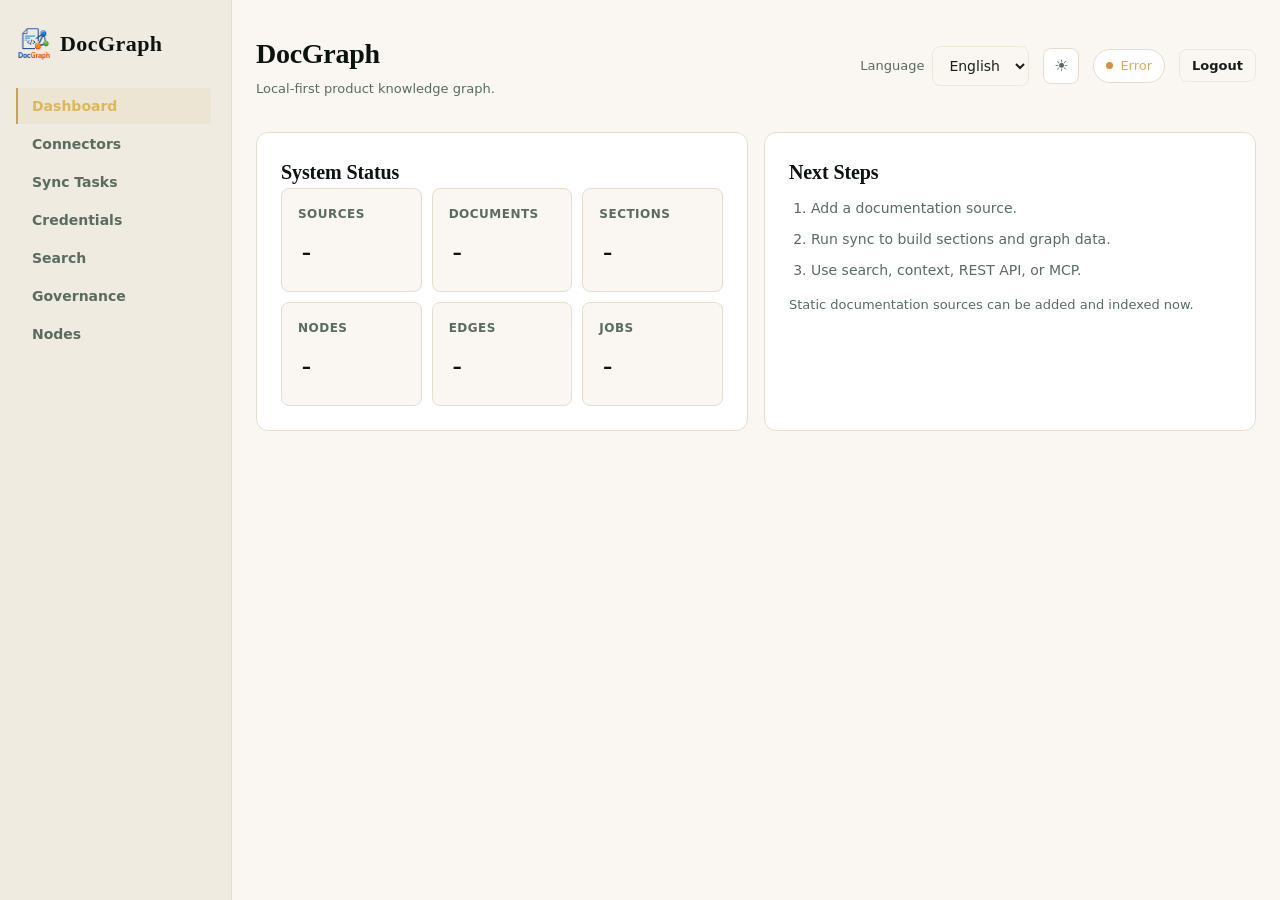
==== commit c5518077: "feat: DocGraph retrieval, auth, sync, and search improvements Add multi-stage local retrieval (FTS5 " ====
--- a/internal/web/static/index.html
+++ b/internal/web/static/index.html
@@ -341,7 +341,7 @@
       </section>
 
       <section class="view" data-view="sync-tasks">
-        <div id="sync-task-tabs" class="tab-bar" role="tablist" aria-label="Tasks">
+        <div id="sync-task-tabs" class="tab-bar" role="tablist" aria-label="Sync tasks">
           <button type="button" class="tab-button active" data-sync-tab="history" role="tab" aria-selected="true" data-i18n="sync.tab.history">History</button>
           <button type="button" class="tab-button" data-sync-tab="schedules" role="tab" aria-selected="false" data-i18n="sync.tab.schedules">Schedules</button>
         </div>
@@ -352,17 +352,6 @@
               <button id="sync-history-refresh" type="button" data-i18n="sync.refresh">Refresh</button>
             </div>
             <form id="sync-task-filters" class="form sync-filter-form">
-              <label class="field">
-                <span class="field-label">
-                  <span data-i18n="jobs.kind">Task Type</span>
-                  <span class="field-state optional" data-i18n="field.optional">Optional</span>
-                </span>
-                <select name="kind">
-                  <option value="" data-i18n="jobs.kind.all">All tasks</option>
-                  <option value="sync_source" data-i18n="jobs.kind.sync">Source sync</option>
-                  <option value="maintenance_embedding_ensure" data-i18n="jobs.kind.embedding">Vector sync</option>
-                </select>
-              </label>
               <label class="field">
                 <span class="field-label">
                   <span data-i18n="sync.source">Source</span>
--- a/internal/web/static/styles.css
+++ b/internal/web/static/styles.css
@@ -1133,7 +1133,7 @@
   font-weight: 700;
   font-style: italic;
   color: var(--text-emphasis);
-  letter-spacing: 0;
+  letter-spacing: -0.01em;
   line-height: 1.05;
 }
 
@@ -1433,29 +1433,6 @@
   color: var(--text-muted);
 }
 
-.hybrid-search-meta {
-  display: inline-flex;
-  flex-wrap: wrap;
-  align-items: center;
-  gap: 6px 10px;
-  padding: 6px 12px;
-  margin-top: 8px;
-  border: 1px solid var(--border);
-  border-radius: var(--radius-md);
-  background: var(--ink);
-  color: var(--text-muted);
-  font-size: 12px;
-  font-family: var(--font-mono);
-}
-
-.hybrid-search-meta .meta-route {
-  background: var(--accent);
-  color: var(--paper);
-  padding: 2px 8px;
-  border-radius: var(--radius-sm);
-  font-weight: 600;
-}
-
 .result-snippet {
   margin-top: 10px;
   color: var(--text);
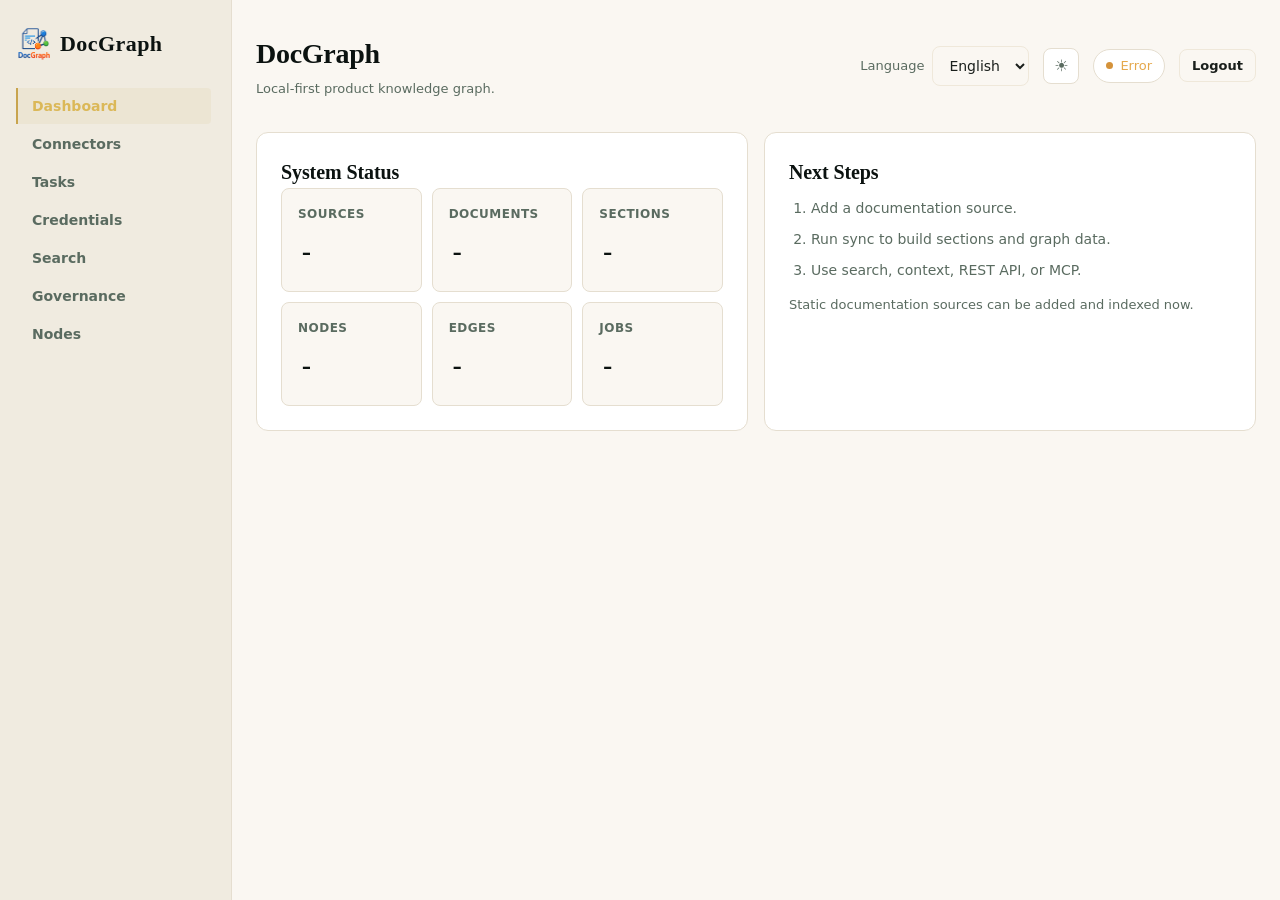
==== commit 2f69e02f: "merge: feat/mix_vector_search into dev" ====
--- a/internal/web/static/index.html
+++ b/internal/web/static/index.html
@@ -341,7 +341,7 @@
       </section>
 
       <section class="view" data-view="sync-tasks">
-        <div id="sync-task-tabs" class="tab-bar" role="tablist" aria-label="Sync tasks">
+        <div id="sync-task-tabs" class="tab-bar" role="tablist" aria-label="Tasks">
           <button type="button" class="tab-button active" data-sync-tab="history" role="tab" aria-selected="true" data-i18n="sync.tab.history">History</button>
           <button type="button" class="tab-button" data-sync-tab="schedules" role="tab" aria-selected="false" data-i18n="sync.tab.schedules">Schedules</button>
         </div>
@@ -352,6 +352,17 @@
               <button id="sync-history-refresh" type="button" data-i18n="sync.refresh">Refresh</button>
             </div>
             <form id="sync-task-filters" class="form sync-filter-form">
+              <label class="field">
+                <span class="field-label">
+                  <span data-i18n="jobs.kind">Task Type</span>
+                  <span class="field-state optional" data-i18n="field.optional">Optional</span>
+                </span>
+                <select name="kind">
+                  <option value="" data-i18n="jobs.kind.all">All tasks</option>
+                  <option value="sync_source" data-i18n="jobs.kind.sync">Source sync</option>
+                  <option value="maintenance_embedding_ensure" data-i18n="jobs.kind.embedding">Vector sync</option>
+                </select>
+              </label>
               <label class="field">
                 <span class="field-label">
                   <span data-i18n="sync.source">Source</span>
--- a/internal/web/static/styles.css
+++ b/internal/web/static/styles.css
@@ -1133,7 +1133,7 @@
   font-weight: 700;
   font-style: italic;
   color: var(--text-emphasis);
-  letter-spacing: -0.01em;
+  letter-spacing: 0;
   line-height: 1.05;
 }
 
@@ -1433,6 +1433,29 @@
   color: var(--text-muted);
 }
 
+.hybrid-search-meta {
+  display: inline-flex;
+  flex-wrap: wrap;
+  align-items: center;
+  gap: 6px 10px;
+  padding: 6px 12px;
+  margin-top: 8px;
+  border: 1px solid var(--border);
+  border-radius: var(--radius-md);
+  background: var(--ink);
+  color: var(--text-muted);
+  font-size: 12px;
+  font-family: var(--font-mono);
+}
+
+.hybrid-search-meta .meta-route {
+  background: var(--accent);
+  color: var(--paper);
+  padding: 2px 8px;
+  border-radius: var(--radius-sm);
+  font-weight: 600;
+}
+
 .result-snippet {
   margin-top: 10px;
   color: var(--text);
